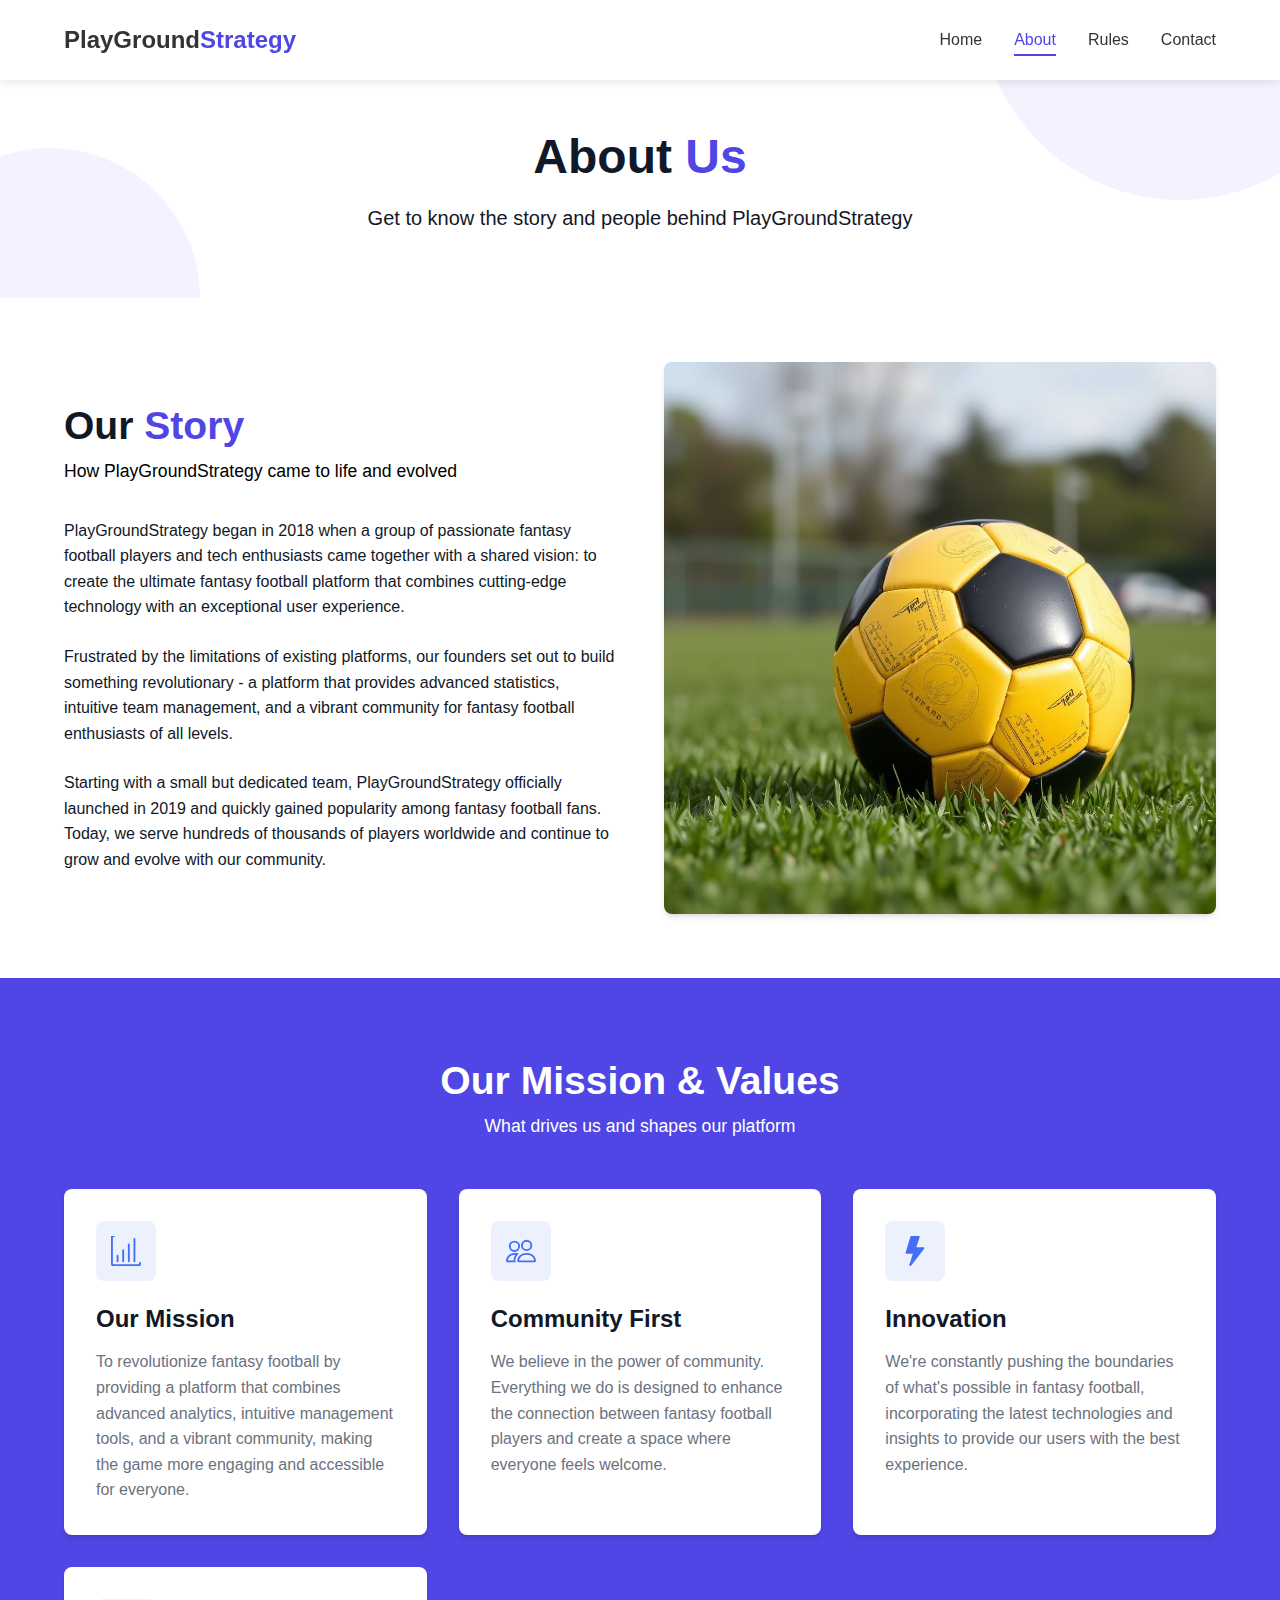
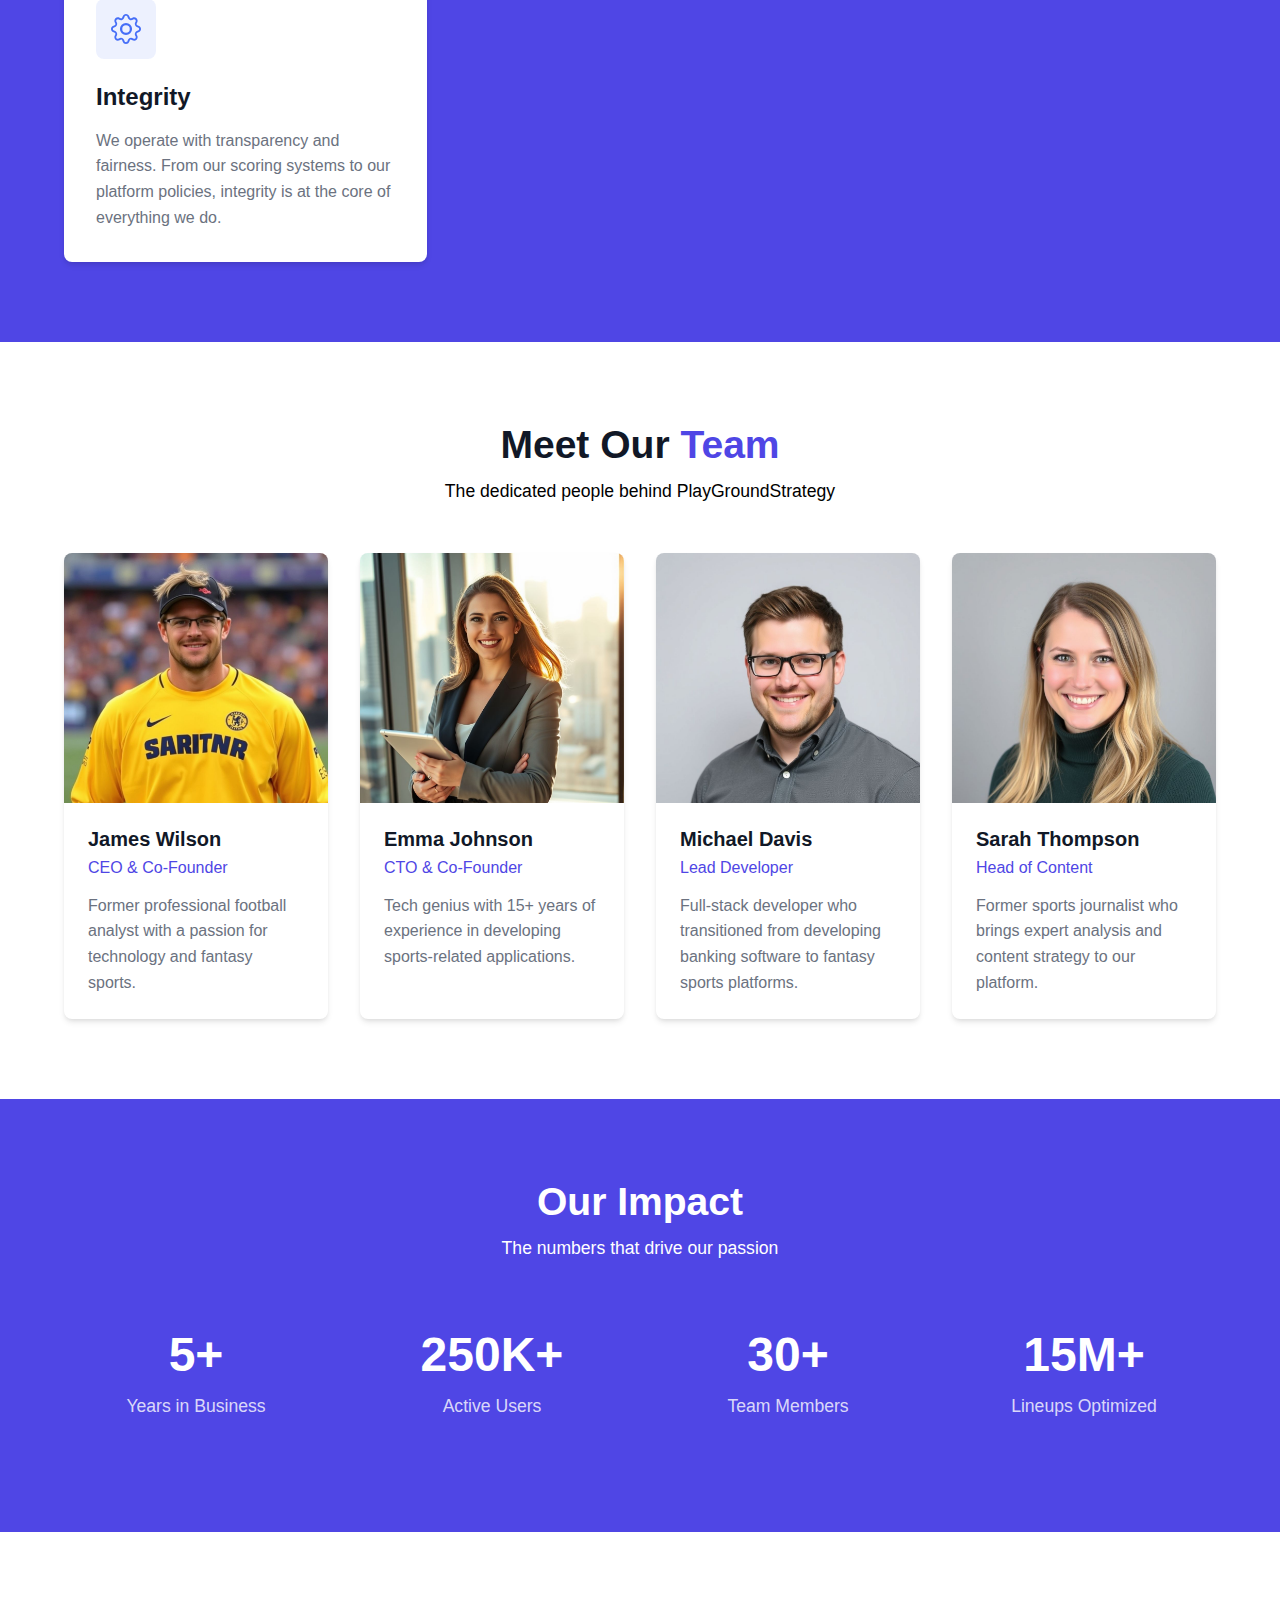
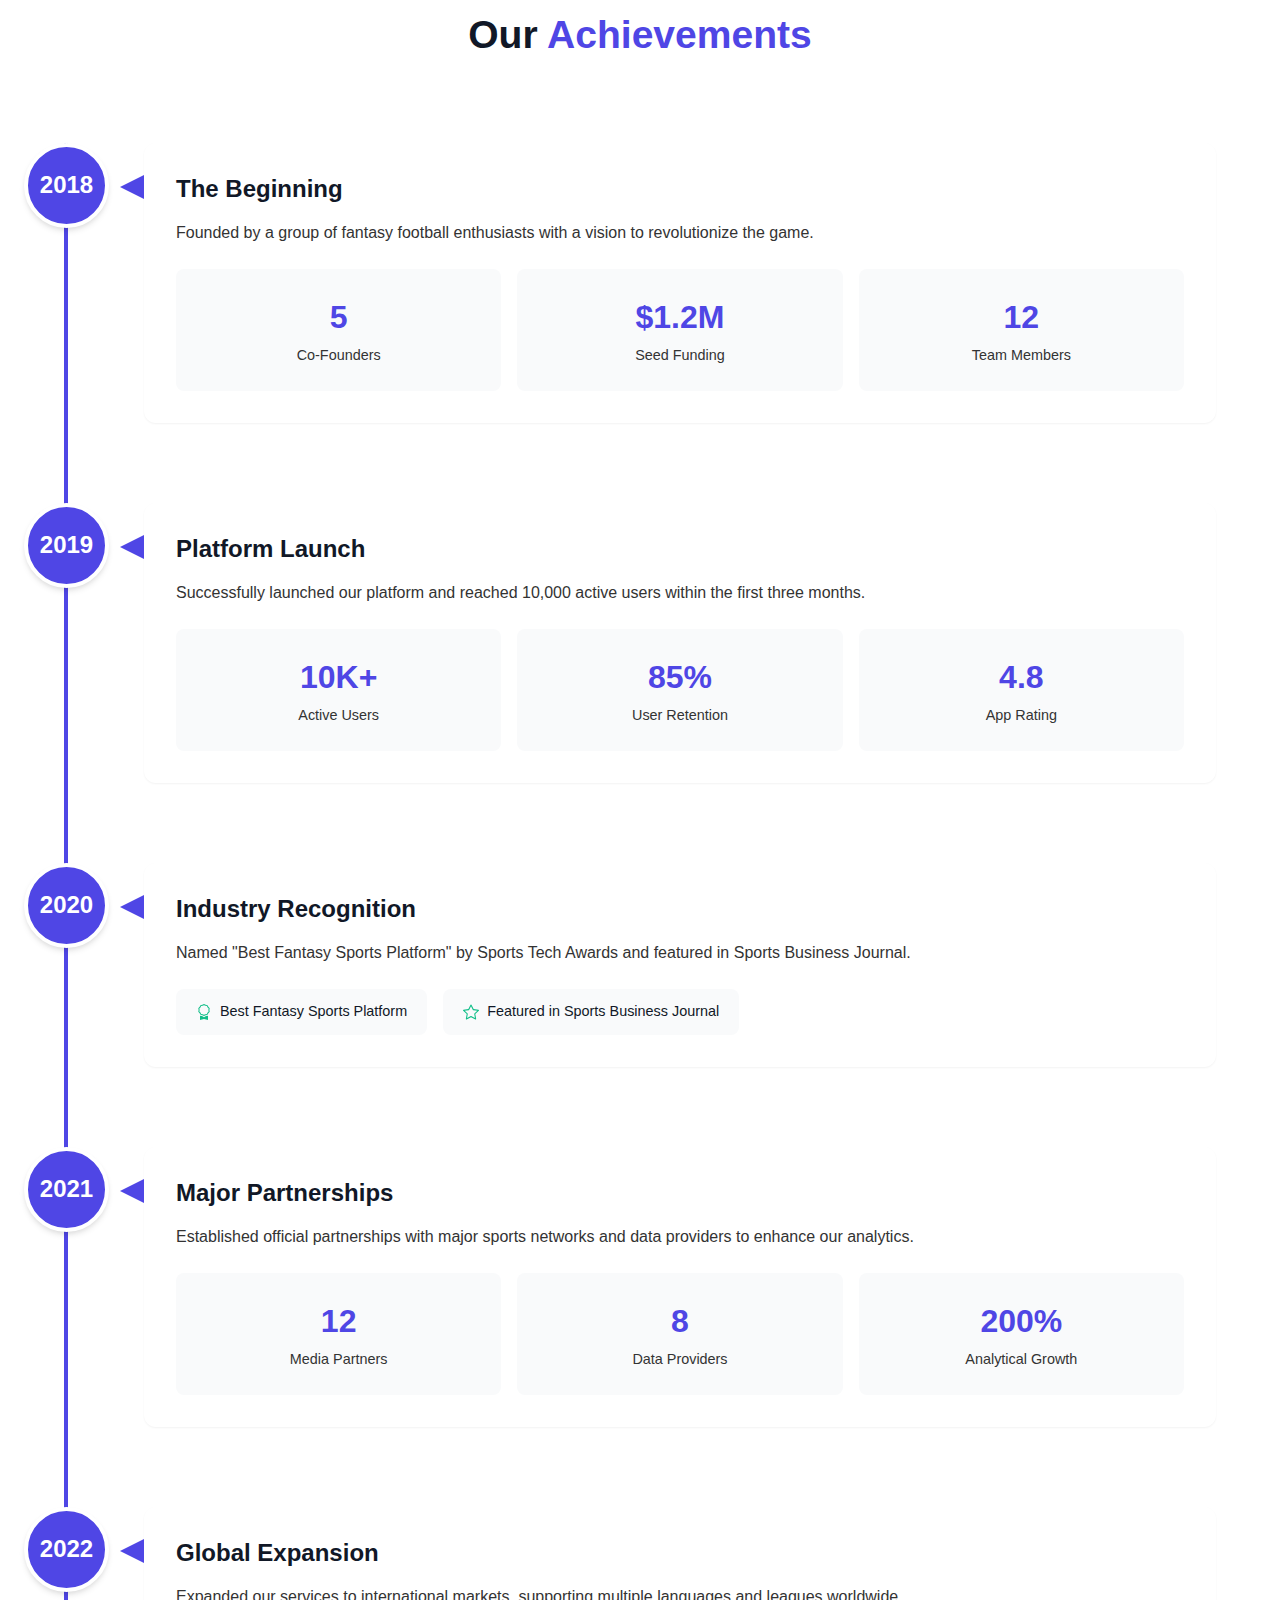
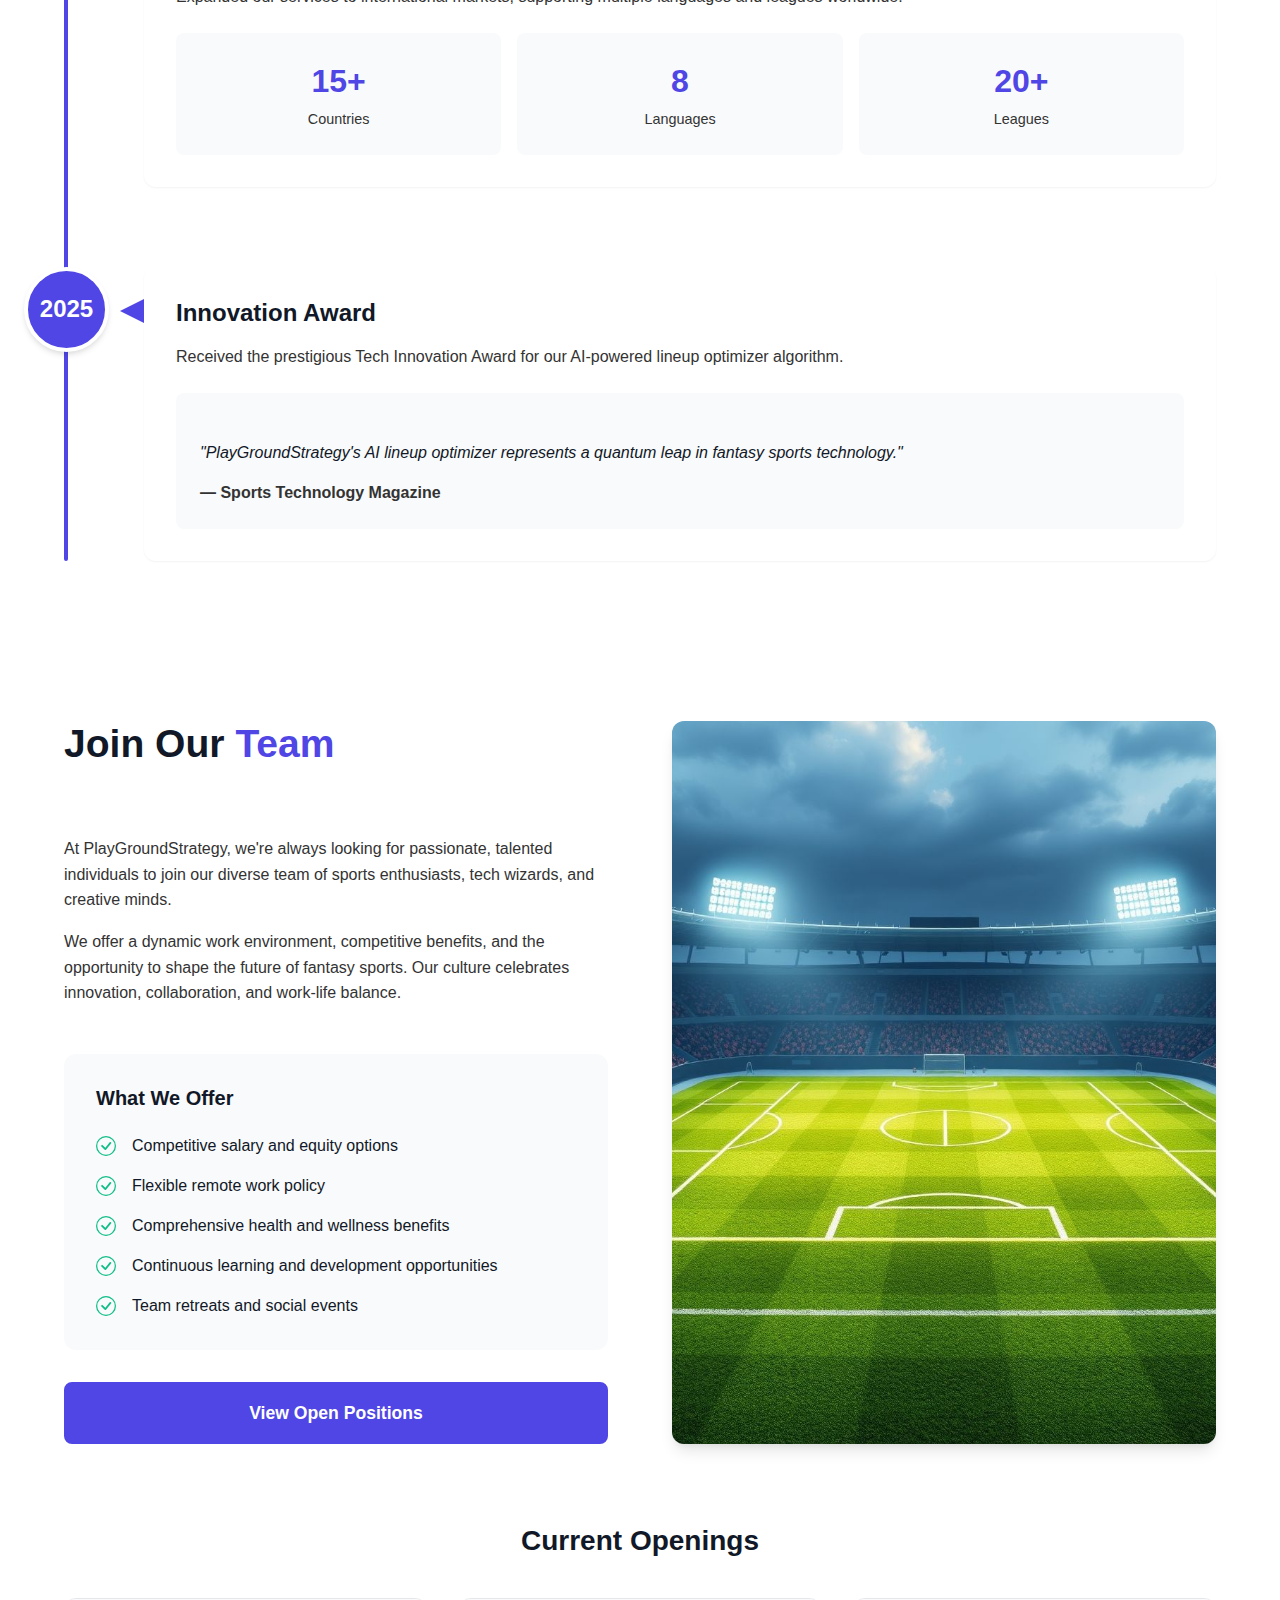
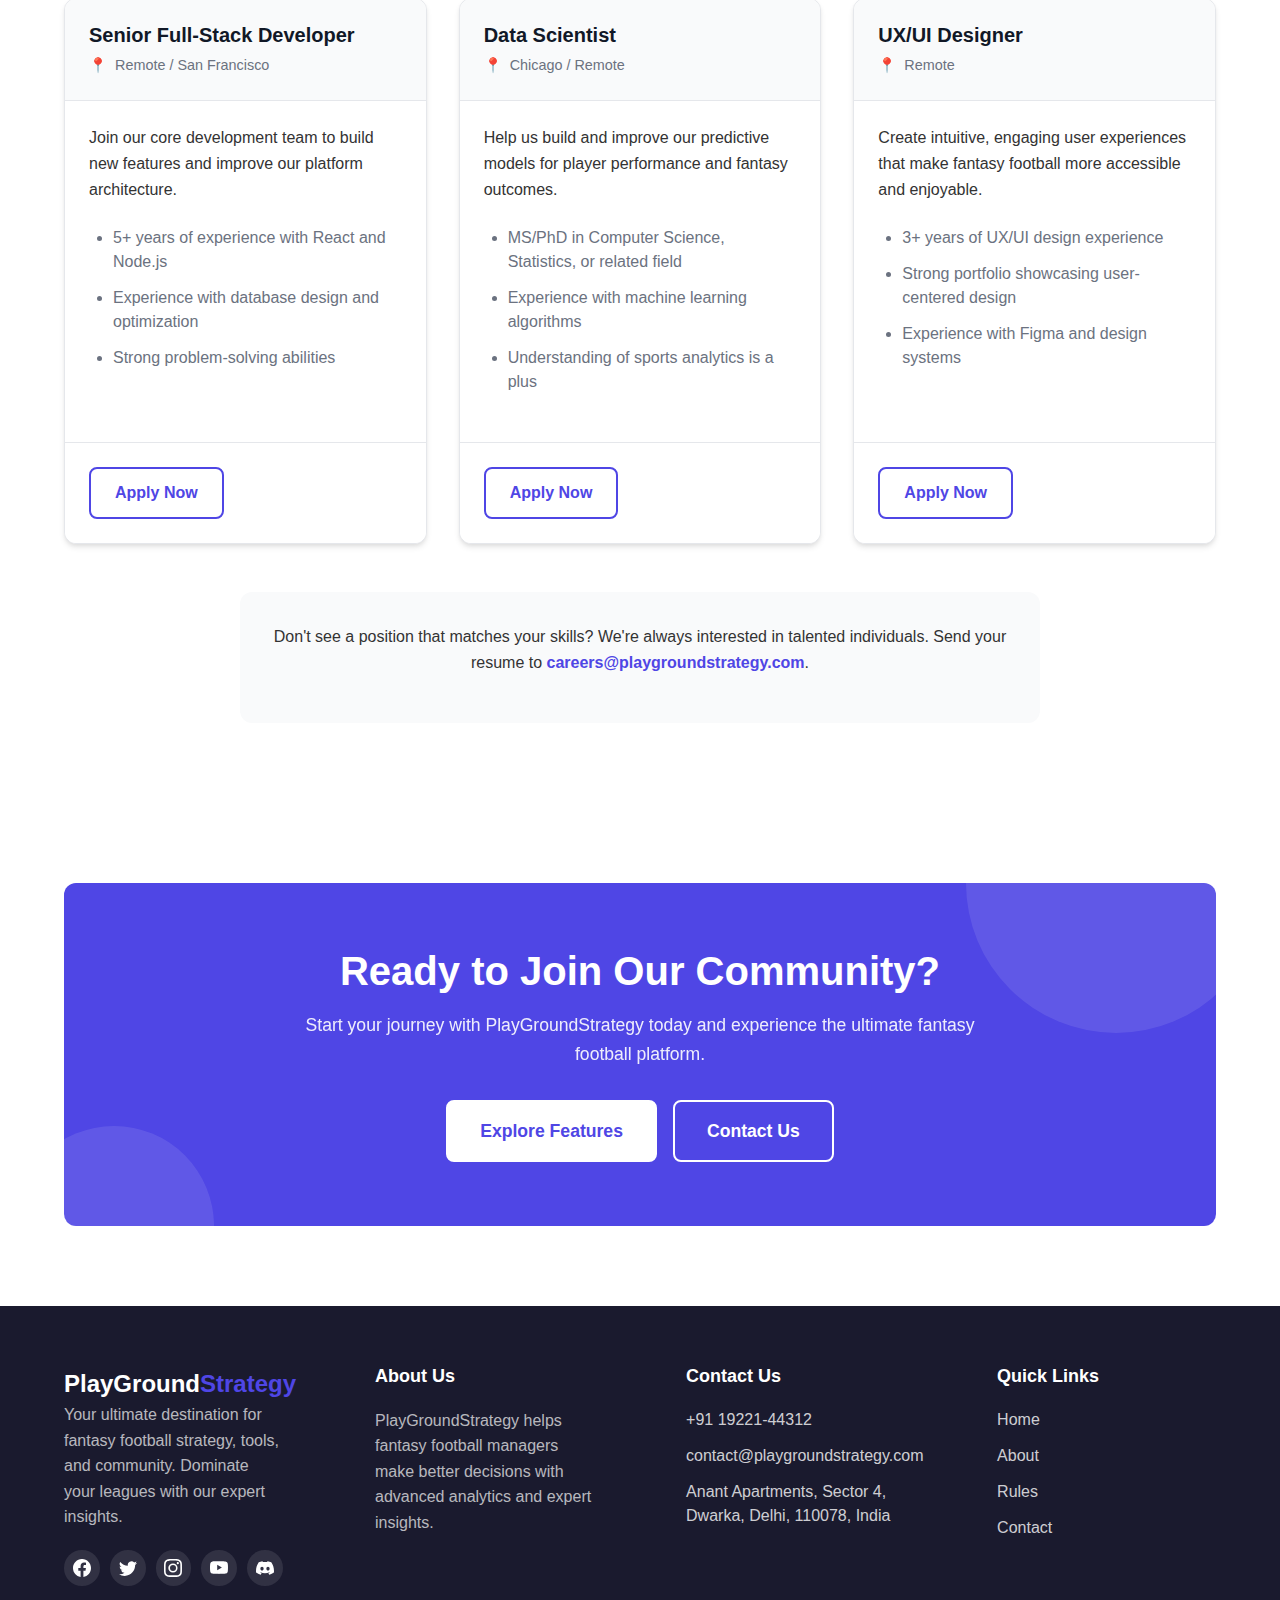
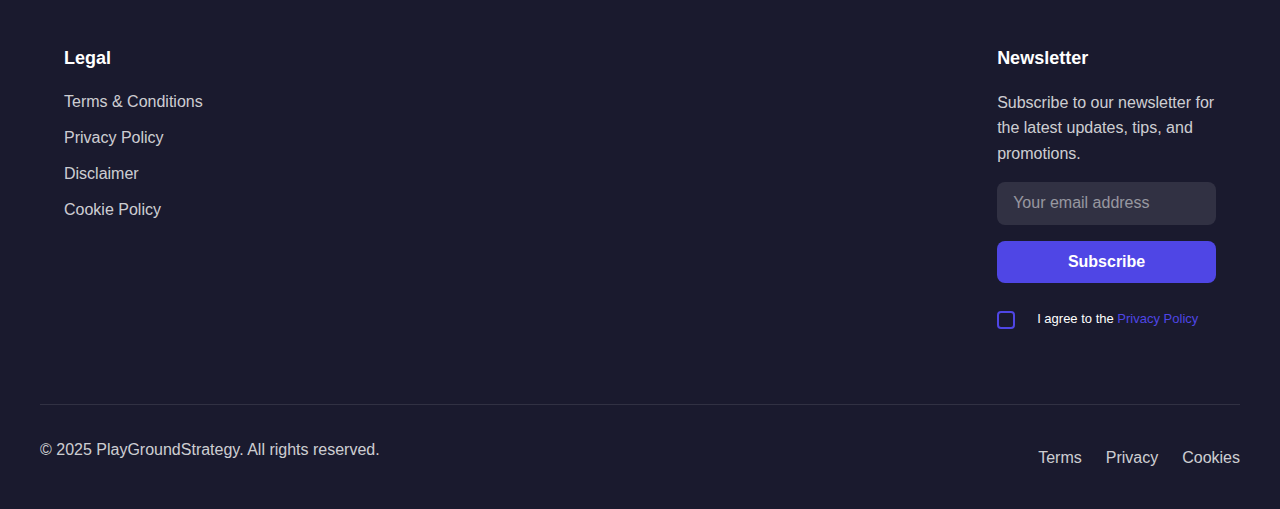
==== about.html @ 91239f59 "initial commit" ====
<!DOCTYPE html>
<html lang="en">
<head>
    <meta charset="UTF-8">
    <meta name="viewport" content="width=device-width, initial-scale=1.0">
    <title>About Us - PlayGroundStrategy</title>
    <meta name="description" content="Learn about PlayGroundStrategy, our mission to revolutionize fantasy football, and the dedicated team behind the platform.">
    
    <!-- Favicon -->
    <link rel="shortcut icon" href="images/favicon.ico" type="image/x-icon">
    
    <!-- CSS -->
    <link rel="stylesheet" href="css/reset.css">
    <link rel="stylesheet" href="css/fonts.css">
    <link rel="stylesheet" href="css/style.css">
</head>
<body>
    <!-- Header Section -->
    <header class="header">
        <div class="container">
            <div class="header__inner">
                <a href="index.html" class="logo">
                    <span class="logo__text">PlayGround<span class="logo__highlight">Strategy</span></span>
                </a>
                <nav class="nav">
                    <ul class="nav__list">
                        <li><a href="index.html" class="nav__link">Home</a></li>
                        <li><a href="about.html" class="nav__link active">About</a></li>
                        <li><a href="rules.html" class="nav__link">Rules</a></li>
                        <li><a href="contact.html" class="nav__link">Contact</a></li>
                    </ul>
                </nav>
                
                <button class="menu-toggle">
                    <span class="menu-toggle__bar"></span>
                    <span class="menu-toggle__bar"></span>
                    <span class="menu-toggle__bar"></span>
                </button>
            </div>
        </div>
    </header>
<main>
    <!-- Page Banner -->
    <section class="page-banner">
        <div class="container">
            <div class="page-banner__content">
                <h1 class="page-banner__title">About <span class="highlight">Us</span></h1>
                <p class="page-banner__subtitle">Get to know the story and people behind PlayGroundStrategy</p>
            </div>
        </div>
        <div class="page-banner__background">
            <div class="page-banner__shape page-banner__shape--1"></div>
            <div class="page-banner__shape page-banner__shape--2"></div>
        </div>
    </section>

    <!-- Our Story Section -->
    <section class="our-story">
        <div class="container">
            <div class="our-story__inner">
                <div class="our-story__content">
                    <div class="section-header section-header--left">
                        <h2 class="section-title">Our <span class="highlight">Story</span></h2>
                        <p class="section-subtitle">How PlayGroundStrategy came to life and evolved</p>
                    </div>
                    <div class="our-story__text">
                        <p>PlayGroundStrategy began in 2018 when a group of passionate fantasy football players and tech enthusiasts came together with a shared vision: to create the ultimate fantasy football platform that combines cutting-edge technology with an exceptional user experience.</p>
                        <p>Frustrated by the limitations of existing platforms, our founders set out to build something revolutionary - a platform that provides advanced statistics, intuitive team management, and a vibrant community for fantasy football enthusiasts of all levels.</p>
                        <p>Starting with a small but dedicated team, PlayGroundStrategy officially launched in 2019 and quickly gained popularity among fantasy football fans. Today, we serve hundreds of thousands of players worldwide and continue to grow and evolve with our community.</p>
                    </div>
                </div>
                <div class="our-story__image">
                    <img src="images/our-story.jpg" alt="PlayGroundStrategy team">
                </div>
            </div>
        </div>
    </section>

    <!-- Mission & Values Section -->
    <section class="mission-values">
        <div class="container">
            <div class="section-header">
                <h2 class="section-title">Our Mission & Values</h2>
                <p class="section-subtitle">What drives us and shapes our platform</p>
            </div>
            
            <div class="mission-values__grid">
                <div class="mission-values__item">
                    <div class="mission-values__icon">
                        <img src="images/icons/chart-bar.svg" alt="Mission" class="icon">
                    </div>
                    <h3 class="mission-values__title">Our Mission</h3>
                    <p class="mission-values__text">To revolutionize fantasy football by providing a platform that combines advanced analytics, intuitive management tools, and a vibrant community, making the game more engaging and accessible for everyone.</p>
                </div>
                
                <div class="mission-values__item">
                    <div class="mission-values__icon">
                        <img src="images/icons/users.svg" alt="Community" class="icon">
                    </div>
                    <h3 class="mission-values__title">Community First</h3>
                    <p class="mission-values__text">We believe in the power of community. Everything we do is designed to enhance the connection between fantasy football players and create a space where everyone feels welcome.</p>
                </div>
                
                <div class="mission-values__item">
                    <div class="mission-values__icon">
                        <img src="images/icons/lightning.svg" alt="Innovation" class="icon">
                    </div>
                    <h3 class="mission-values__title">Innovation</h3>
                    <p class="mission-values__text">We're constantly pushing the boundaries of what's possible in fantasy football, incorporating the latest technologies and insights to provide our users with the best experience.</p>
                </div>
                
                <div class="mission-values__item">
                    <div class="mission-values__icon">
                        <img src="images/icons/gear.svg" alt="Integrity" class="icon">
                    </div>
                    <h3 class="mission-values__title">Integrity</h3>
                    <p class="mission-values__text">We operate with transparency and fairness. From our scoring systems to our platform policies, integrity is at the core of everything we do.</p>
                </div>
            </div>
        </div>
    </section>

    <!-- Team Section -->
    <section class="team">
        <div class="container">
            <div class="section-header">
                <h2 class="section-title">Meet Our <span class="highlight">Team</span></h2>
                <p class="section-subtitle">The dedicated people behind PlayGroundStrategy</p>
            </div>
            
            <div class="team__grid">
                <div class="team-member">
                    <div class="team-member__image">
                        <img src="images/team-1.jpg" alt="James Wilson">
                    </div>
                    <h3 class="team-member__name">James Wilson</h3>
                    <p class="team-member__position">CEO & Co-Founder</p>
                    <p class="team-member__bio">Former professional football analyst with a passion for technology and fantasy sports.</p>
                </div>
                
                <div class="team-member">
                    <div class="team-member__image">
                        <img src="images/team-2.jpg" alt="Emma Johnson">
                    </div>
                    <h3 class="team-member__name">Emma Johnson</h3>
                    <p class="team-member__position">CTO & Co-Founder</p>
                    <p class="team-member__bio">Tech genius with 15+ years of experience in developing sports-related applications.</p>
                </div>
                
                <div class="team-member">
                    <div class="team-member__image">
                        <img src="images/team-3.jpg" alt="Michael Davis">
                    </div>
                    <h3 class="team-member__name">Michael Davis</h3>
                    <p class="team-member__position">Lead Developer</p>
                    <p class="team-member__bio">Full-stack developer who transitioned from developing banking software to fantasy sports platforms.</p>
                </div>
                
                <div class="team-member">
                    <div class="team-member__image">
                        <img src="images/team-4.jpg" alt="Sarah Thompson">
                    </div>
                    <h3 class="team-member__name">Sarah Thompson</h3>
                    <p class="team-member__position">Head of Content</p>
                    <p class="team-member__bio">Former sports journalist who brings expert analysis and content strategy to our platform.</p>
                </div>
            </div>
        </div>
    </section>

    <!-- Stats Section -->
    <section class="stats about-stats">
        <div class="container">
            <div class="section-header">
                <h2 class="section-title">Our Impact</h2>
                <p class="section-subtitle">The numbers that drive our passion</p>
            </div>
            
            <div class="stats__grid">
                <div class="stat-card">
                    <h3 class="stat-card__number">5+</h3>
                    <p class="stat-card__text">Years in Business</p>
                </div>
                <div class="stat-card">
                    <h3 class="stat-card__number">250K+</h3>
                    <p class="stat-card__text">Active Users</p>
                </div>
                <div class="stat-card">
                    <h3 class="stat-card__number">30+</h3>
                    <p class="stat-card__text">Team Members</p>
                </div>
                <div class="stat-card">
                    <h3 class="stat-card__number">15M+</h3>
                    <p class="stat-card__text">Lineups Optimized</p>
                </div>
            </div>
        </div>
    </section>

    <!-- Our Achievements Section -->
    <section class="achievements">
        <div class="container">
            <div class="section-header">
                <h2 class="section-title">Our <span class="highlight">Achievements</span></h2>
                <p class="section-subtitle">Milestones that mark our journey of excellence</p>
            </div>
            
            <div class="achievements__timeline">
                <div class="achievements__item">
                    <div class="achievements__year">
                        <span>2018</span>
                    </div>
                    <div class="achievements__content">
                        <h3 class="achievements__title">The Beginning</h3>
                        <p class="achievements__description">Founded by a group of fantasy football enthusiasts with a vision to revolutionize the game.</p>
                        <div class="achievements__stats">
                            <div class="achievements__stat">
                                <span class="achievements__stat-number">5</span>
                                <span class="achievements__stat-label">Co-Founders</span>
                            </div>
                            <div class="achievements__stat">
                                <span class="achievements__stat-number">$1.2M</span>
                                <span class="achievements__stat-label">Seed Funding</span>
                            </div>
                            <div class="achievements__stat">
                                <span class="achievements__stat-number">12</span>
                                <span class="achievements__stat-label">Team Members</span>
                            </div>
                        </div>
                    </div>
                </div>
                
                <div class="achievements__item">
                    <div class="achievements__year">
                        <span>2019</span>
                    </div>
                    <div class="achievements__content">
                        <h3 class="achievements__title">Platform Launch</h3>
                        <p class="achievements__description">Successfully launched our platform and reached 10,000 active users within the first three months.</p>
                        <div class="achievements__stats">
                            <div class="achievements__stat">
                                <span class="achievements__stat-number">10K+</span>
                                <span class="achievements__stat-label">Active Users</span>
                            </div>
                            <div class="achievements__stat">
                                <span class="achievements__stat-number">85%</span>
                                <span class="achievements__stat-label">User Retention</span>
                            </div>
                            <div class="achievements__stat">
                                <span class="achievements__stat-number">4.8</span>
                                <span class="achievements__stat-label">App Rating</span>
                            </div>
                        </div>
                    </div>
                </div>
                
                <div class="achievements__item">
                    <div class="achievements__year">
                        <span>2020</span>
                    </div>
                    <div class="achievements__content">
                        <h3 class="achievements__title">Industry Recognition</h3>
                        <p class="achievements__description">Named "Best Fantasy Sports Platform" by Sports Tech Awards and featured in Sports Business Journal.</p>
                        <div class="achievements__badge-container">
                            <div class="achievements__badge">
                                <img src="images/icons/award.svg" alt="Award" class="icon">
                                <span>Best Fantasy Sports Platform</span>
                            </div>
                            <div class="achievements__badge">
                                <img src="images/icons/star.svg" alt="Featured" class="icon">
                                <span>Featured in Sports Business Journal</span>
                            </div>
                        </div>
                    </div>
                </div>
                
                <div class="achievements__item">
                    <div class="achievements__year">
                        <span>2021</span>
                    </div>
                    <div class="achievements__content">
                        <h3 class="achievements__title">Major Partnerships</h3>
                        <p class="achievements__description">Established official partnerships with major sports networks and data providers to enhance our analytics.</p>
                        <div class="achievements__stats">
                            <div class="achievements__stat">
                                <span class="achievements__stat-number">12</span>
                                <span class="achievements__stat-label">Media Partners</span>
                            </div>
                            <div class="achievements__stat">
                                <span class="achievements__stat-number">8</span>
                                <span class="achievements__stat-label">Data Providers</span>
                            </div>
                            <div class="achievements__stat">
                                <span class="achievements__stat-number">200%</span>
                                <span class="achievements__stat-label">Analytical Growth</span>
                            </div>
                        </div>
                    </div>
                </div>
                
                <div class="achievements__item">
                    <div class="achievements__year">
                        <span>2022</span>
                    </div>
                    <div class="achievements__content">
                        <h3 class="achievements__title">Global Expansion</h3>
                        <p class="achievements__description">Expanded our services to international markets, supporting multiple languages and leagues worldwide.</p>
                        <div class="achievements__stats">
                            <div class="achievements__stat">
                                <span class="achievements__stat-number">15+</span>
                                <span class="achievements__stat-label">Countries</span>
                            </div>
                            <div class="achievements__stat">
                                <span class="achievements__stat-number">8</span>
                                <span class="achievements__stat-label">Languages</span>
                            </div>
                            <div class="achievements__stat">
                                <span class="achievements__stat-number">20+</span>
                                <span class="achievements__stat-label">Leagues</span>
                            </div>
                        </div>
                    </div>
                </div>
                
                <div class="achievements__item">
                    <div class="achievements__year">
                        <span>2025</span>
                    </div>
                    <div class="achievements__content">
                        <h3 class="achievements__title">Innovation Award</h3>
                        <p class="achievements__description">Received the prestigious Tech Innovation Award for our AI-powered lineup optimizer algorithm.</p>
                        <div class="achievements__quote">
                            <blockquote>"PlayGroundStrategy's AI lineup optimizer represents a quantum leap in fantasy sports technology."</blockquote>
                            <cite>— Sports Technology Magazine</cite>
                        </div>
                    </div>
                </div>
            </div>
        </div>
    </section>
    
    <!-- Join Our Team Section -->
    <section class="join-team">
        <div class="container">
            <div class="join-team__inner">
                <div class="join-team__content">
                    <div class="section-header section-header--left">
                        <h2 class="section-title">Join Our <span class="highlight">Team</span></h2>
                        <p class="section-subtitle">Be part of something revolutionary</p>
                    </div>
                    <div class="join-team__text">
                        <p>At PlayGroundStrategy, we're always looking for passionate, talented individuals to join our diverse team of sports enthusiasts, tech wizards, and creative minds.</p>
                        <p>We offer a dynamic work environment, competitive benefits, and the opportunity to shape the future of fantasy sports. Our culture celebrates innovation, collaboration, and work-life balance.</p>
                    </div>
                    <div class="join-team__benefits">
                        <h3 class="join-team__benefits-title">What We Offer</h3>
                        <ul class="join-team__benefits-list">
                            <li>
                                <img src="images/icons/check-circle.svg" alt="Check" class="icon">
                                <span>Competitive salary and equity options</span>
                            </li>
                            <li>
                                <img src="images/icons/check-circle.svg" alt="Check" class="icon">
                                <span>Flexible remote work policy</span>
                            </li>
                            <li>
                                <img src="images/icons/check-circle.svg" alt="Check" class="icon">
                                <span>Comprehensive health and wellness benefits</span>
                            </li>
                            <li>
                                <img src="images/icons/check-circle.svg" alt="Check" class="icon">
                                <span>Continuous learning and development opportunities</span>
                            </li>
                            <li>
                                <img src="images/icons/check-circle.svg" alt="Check" class="icon">
                                <span>Team retreats and social events</span>
                            </li>
                        </ul>
                    </div>
                    <a href="#open-positions" class="btn btn--primary btn--large">View Open Positions</a>
                </div>
                <div class="join-team__image">
                    <img src="images/join-team.jpg" alt="Join the PlayGroundStrategy team">
                </div>
            </div>
            
            <div id="open-positions" class="open-positions">
                <h3 class="open-positions__title">Current Openings</h3>
                <div class="open-positions__grid">
                    <div class="position-card">
                        <div class="position-card__header">
                            <h4 class="position-card__title">Senior Full-Stack Developer</h4>
                            <span class="position-card__location">Remote / San Francisco</span>
                        </div>
                        <div class="position-card__body">
                            <p class="position-card__description">Join our core development team to build new features and improve our platform architecture.</p>
                            <ul class="position-card__requirements">
                                <li>5+ years of experience with React and Node.js</li>
                                <li>Experience with database design and optimization</li>
                                <li>Strong problem-solving abilities</li>
                            </ul>
                        </div>
                        <div class="position-card__footer">
                            <a href="contact.html" class="btn btn--outline">Apply Now</a>
                        </div>
                    </div>
                    
                    <div class="position-card">
                        <div class="position-card__header">
                            <h4 class="position-card__title">Data Scientist</h4>
                            <span class="position-card__location">Chicago / Remote</span>
                        </div>
                        <div class="position-card__body">
                            <p class="position-card__description">Help us build and improve our predictive models for player performance and fantasy outcomes.</p>
                            <ul class="position-card__requirements">
                                <li>MS/PhD in Computer Science, Statistics, or related field</li>
                                <li>Experience with machine learning algorithms</li>
                                <li>Understanding of sports analytics is a plus</li>
                            </ul>
                        </div>
                        <div class="position-card__footer">
                            <a href="contact.html" class="btn btn--outline">Apply Now</a>
                        </div>
                    </div>
                    
                    <div class="position-card">
                        <div class="position-card__header">
                            <h4 class="position-card__title">UX/UI Designer</h4>
                            <span class="position-card__location">Remote</span>
                        </div>
                        <div class="position-card__body">
                            <p class="position-card__description">Create intuitive, engaging user experiences that make fantasy football more accessible and enjoyable.</p>
                            <ul class="position-card__requirements">
                                <li>3+ years of UX/UI design experience</li>
                                <li>Strong portfolio showcasing user-centered design</li>
                                <li>Experience with Figma and design systems</li>
                            </ul>
                        </div>
                        <div class="position-card__footer">
                            <a href="contact.html" class="btn btn--outline">Apply Now</a>
                        </div>
                    </div>
                </div>
                <div class="open-positions__note">
                    <p>Don't see a position that matches your skills? We're always interested in talented individuals. Send your resume to <a href="mailto:careers@playgroundstrategy.com">careers@playgroundstrategy.com</a>.</p>
                </div>
            </div>
        </div>
    </section>

    <!-- CTA Section -->
    <section class="cta">
        <div class="container">
            <div class="cta__inner">
                <div class="cta__content">
                    <h2 class="cta__title">Ready to Join Our Community?</h2>
                    <p class="cta__text">Start your journey with PlayGroundStrategy today and experience the ultimate fantasy football platform.</p>
                    <div class="cta__buttons">
                        <a href="index.html#features" class="btn btn--light btn--large">Explore Features</a>
                        <a href="contact.html" class="btn btn--outline-light btn--large">Contact Us</a>
                    </div>
                </div>
                <div class="cta__background">
                    <div class="cta__shape cta__shape--1"></div>
                    <div class="cta__shape cta__shape--2"></div>
                </div>
            </div>
        </div>
    </section>
</main>
    <!-- Footer -->
    <footer class="footer">
        <div class="footer__container container">
            <div class="footer__column">
                <a href="index.html" class="logo logo--footer">
                    <span class="logo__text__white">PlayGround<span class="logo__highlight">Strategy</span></span>
                </a>
                <p class="footer__description">Your ultimate destination for fantasy football strategy, tools, and community. Dominate your leagues with our expert insights.</p>
                <div class="social-icons">
                    <a href="contact.html" class="social-icon">
                        <img src="images/icons/facebook.svg" alt="Facebook" class="icon">
                    </a>
                    <a href="contact.html" class="social-icon">
                        <img src="images/icons/twitter.svg" alt="Twitter" class="icon">
                    </a>
                    <a href="contact.html" class="social-icon">
                        <img src="images/icons/instagram.svg" alt="Instagram" class="icon">
                    </a>
                    <a href="contact.html" class="social-icon">
                        <img src="images/icons/youtube.svg" alt="YouTube" class="icon">
                    </a>
                    <a href="contact.html" class="social-icon">
                        <img src="images/icons/discord.svg" alt="Discord" class="icon">
                    </a>
                </div>
            </div>
            
            <div class="footer__column">
                <h3 class="footer__title">About Us</h3>
                <p class="footer__description">PlayGroundStrategy helps fantasy football managers make better decisions with advanced analytics and expert insights.</p>
            </div>
            
            <div class="footer__column">
                <h3 class="footer__title">Contact Us</h3>
                <ul class="footer__links">
                    <li>
                        <a href="tel:+911922144312">+91 19221-44312</a>
                    </li>
                    <li>
                        <a href="mailto:contact@playgroundstrategy.com">contact@playgroundstrategy.com</a>
                    </li>
                    <li><a href="https://maps.app.goo.gl/kwCK5Bu4vTT3rkNy8" target="_blank">Anant Apartments, Sector 4, Dwarka, Delhi, 110078, India</a></li>
                </ul>
            </div>
            
            <div class="footer__column">
                <h3 class="footer__title">Quick Links</h3>
                <ul class="footer__links">
                    <li><a href="index.html">Home</a></li>
                    <li><a href="about.html">About</a></li>
                    <li><a href="rules.html">Rules</a></li>
                    <li><a href="contact.html">Contact</a></li>
                </ul>
            </div>
            
            <div class="footer__column">
                <h3 class="footer__title">Legal</h3>
                <ul class="footer__links">
                    <li><a href="terms-conditions.html">Terms & Conditions</a></li>
                    <li><a href="privacy-policy.html">Privacy Policy</a></li>
                    <li><a href="disclaimer.html">Disclaimer</a></li>
                    <li><a href="cookies.html">Cookie Policy</a></li>
                </ul>
            </div>
            
            <div class="footer__column">
                <h3 class="footer__title">Newsletter</h3>
                <p class="footer__text">Subscribe to our newsletter for the latest updates, tips, and promotions.</p>
                <form class="footer__form">
                    <input type="email" class="footer__input" placeholder="Your email address" required>
                    <button type="submit" class="footer__button">Subscribe</button>
                    <div class="form-group form-group--checkbox" style="margin-top: 10px;">
                        <input type="checkbox" id="privacy-footer" name="privacy-footer" class="form-checkbox" required>
                        <label for="privacy-footer" class="form-checkbox-label">I agree to the <a href="privacy-policy.html">Privacy Policy</a></label>
                    </div>
                </form>
            </div>
        </div>
        
        <div class="footer__bottom">
            <p class="footer__copyright">&copy; 2025 PlayGroundStrategy. All rights reserved.</p>
            <div class="footer__bottom-links">
                <a href="terms-conditions.html">Terms</a>
                <a href="privacy-policy.html">Privacy</a>
                <a href="cookies.html">Cookies</a>
            </div>
        </div>
    </footer>

    <!-- Back to Top Button -->
    <button class="back-to-top">
        <img src="images/icons/arrow-up.svg" alt="Back to top" class="icon">
    </button>

    <!-- Scripts -->
    <script src="js/main.js"></script>
</body>
</html>
---- css/fonts.css ----
/* Poppins Font */
@font-face {
    font-family: 'Poppins';
    src: url('../fonts/Poppins-Thin.ttf') format('truetype');
    font-weight: 100;
    font-style: normal;
    font-display: swap;
}

@font-face {
    font-family: 'Poppins';
    src: url('../fonts/Poppins-ThinItalic.ttf') format('truetype');
    font-weight: 100;
    font-style: italic;
    font-display: swap;
}

@font-face {
    font-family: 'Poppins';
    src: url('../fonts/Poppins-ExtraLight.ttf') format('truetype');
    font-weight: 200;
    font-style: normal;
    font-display: swap;
}

@font-face {
    font-family: 'Poppins';
    src: url('../fonts/Poppins-ExtraLightItalic.ttf') format('truetype');
    font-weight: 200;
    font-style: italic;
    font-display: swap;
}

@font-face {
    font-family: 'Poppins';
    src: url('../fonts/Poppins-Light.ttf') format('truetype');
    font-weight: 300;
    font-style: normal;
    font-display: swap;
}

@font-face {
    font-family: 'Poppins';
    src: url('../fonts/Poppins-LightItalic.ttf') format('truetype');
    font-weight: 300;
    font-style: italic;
    font-display: swap;
}

@font-face {
    font-family: 'Poppins';
    src: url('../fonts/Poppins-Regular.ttf') format('truetype');
    font-weight: 400;
    font-style: normal;
    font-display: swap;
}

@font-face {
    font-family: 'Poppins';
    src: url('../fonts/Poppins-Italic.ttf') format('truetype');
    font-weight: 400;
    font-style: italic;
    font-display: swap;
}

@font-face {
    font-family: 'Poppins';
    src: url('../fonts/Poppins-Medium.ttf') format('truetype');
    font-weight: 500;
    font-style: normal;
    font-display: swap;
}

@font-face {
    font-family: 'Poppins';
    src: url('../fonts/Poppins-MediumItalic.ttf') format('truetype');
    font-weight: 500;
    font-style: italic;
    font-display: swap;
}

@font-face {
    font-family: 'Poppins';
    src: url('../fonts/Poppins-SemiBold.ttf') format('truetype');
    font-weight: 600;
    font-style: normal;
    font-display: swap;
}

@font-face {
    font-family: 'Poppins';
    src: url('../fonts/Poppins-SemiBoldItalic.ttf') format('truetype');
    font-weight: 600;
    font-style: italic;
    font-display: swap;
}

@font-face {
    font-family: 'Poppins';
    src: url('../fonts/Poppins-Bold.ttf') format('truetype');
    font-weight: 700;
    font-style: normal;
    font-display: swap;
}

@font-face {
    font-family: 'Poppins';
    src: url('../fonts/Poppins-BoldItalic.ttf') format('truetype');
    font-weight: 700;
    font-style: italic;
    font-display: swap;
}

@font-face {
    font-family: 'Poppins';
    src: url('../fonts/Poppins-ExtraBold.ttf') format('truetype');
    font-weight: 800;
    font-style: normal;
    font-display: swap;
}

@font-face {
    font-family: 'Poppins';
    src: url('../fonts/Poppins-ExtraBoldItalic.ttf') format('truetype');
    font-weight: 800;
    font-style: italic;
    font-display: swap;
}

@font-face {
    font-family: 'Poppins';
    src: url('../fonts/Poppins-Black.ttf') format('truetype');
    font-weight: 900;
    font-style: normal;
    font-display: swap;
}

@font-face {
    font-family: 'Poppins';
    src: url('../fonts/Poppins-BlackItalic.ttf') format('truetype');
    font-weight: 900;
    font-style: italic;
    font-display: swap;
}
---- css/style.css ----
/* Main Styles for PlayGroundStrategy */

/* ==================
   Variables
   ================== */
:root {
    /* Color Variables */
    --color-primary: #4f46e5;
    --color-primary-rgb: 79, 70, 229;
    --color-primary-dark: #3730a3;
    --color-primary-light: #818cf8;
    --color-secondary: #10b981;
    --color-secondary-dark: #059669;
    --color-secondary-light: #34d399;
    
    --color-success: #10b981;
    --color-warning: #f59e0b;
    --color-error: #ef4444;
    --color-info: #3b82f6;
    
    --color-dark: #111827;
    --color-dark-light: #374151;
    --color-white: #ffffff;
    --color-light: #f9fafb;
    --color-light-dark: #f3f4f6;
    
    --color-bg: #ffffff;
    --color-bg-light: #f9fafb;
    --color-bg-dark: #f3f4f6;
    
    --color-text: #333333;
    --color-text-light: #6b7280;
    --color-text-lighter: #9ca3af;
    --color-text-dark: #111827;
    
    --color-border: #e5e7eb;
    --color-border-dark: #d1d5db;
    
    /* Typography */
    --font-primary: 'Inter', -apple-system, BlinkMacSystemFont, 'Segoe UI', Roboto, Oxygen, Ubuntu, Cantarell, 'Open Sans', 'Helvetica Neue', sans-serif;
    --font-secondary: 'Poppins', -apple-system, BlinkMacSystemFont, 'Segoe UI', Roboto, Oxygen, Ubuntu, Cantarell, 'Open Sans', 'Helvetica Neue', sans-serif;
    --font-size-base: 1rem;
    --font-size-sm: 0.875rem;
    --font-size-xs: 0.75rem;
    --font-size-lg: 1.125rem;
    --font-size-xl: 1.25rem;
    --font-size-2xl: 1.5rem;
    --font-size-3xl: 1.875rem;
    --font-size-4xl: 2.25rem;
    --font-size-5xl: 3rem;
    --font-weight-normal: 400;
    --font-weight-medium: 500;
    --font-weight-semibold: 600;
    --font-weight-bold: 700;
    --line-height-tight: 1.25;
    --line-height-normal: 1.5;
    --line-height-relaxed: 1.75;
    
    /* Spacing */
    --spacing-xs: 0.25rem;
    --spacing-sm: 0.5rem;
    --spacing-md: 1rem;
    --spacing-lg: 1.5rem;
    --spacing-xl: 2rem;
    --spacing-2xl: 3rem;
    --spacing-3xl: 4rem;
    
    /* Border Radius */
    --radius-sm: 0.25rem;
    --radius-md: 0.5rem;
    --radius-lg: 0.75rem;
    --radius-xl: 1rem;
    --radius-full: 9999px;
    
    /* Shadows */
    --shadow-sm: 0 1px 2px 0 rgba(0, 0, 0, 0.05);
    --shadow-md: 0 4px 6px -1px rgba(0, 0, 0, 0.1), 0 2px 4px -1px rgba(0, 0, 0, 0.06);
    --shadow-lg: 0 10px 15px -3px rgba(0, 0, 0, 0.1), 0 4px 6px -2px rgba(0, 0, 0, 0.05);
    --shadow-xl: 0 20px 25px -5px rgba(0, 0, 0, 0.1), 0 10px 10px -5px rgba(0, 0, 0, 0.04);
    
    /* Transitions */
    --transition-normal: all 0.3s ease;
    --transition-fast: all 0.15s ease;
    --transition-slow: all 0.5s ease;
    
    /* Container */
    --container-max-width: 1200px;
    --container-padding: 1.5rem;
}

/* ==================
   Base Styles
   ================== */
html {
    font-size: 16px;
    scroll-behavior: smooth;
}

body {
    font-family: var(--font-primary);
    color: var(--color-dark);
    background-color: var(--color-white);
    overflow-x: hidden;
}

h1, h2, h3, h4, h5, h6 {
    font-family: var(--font-primary);
    font-weight: 700;
    line-height: 1.2;
    margin-bottom: var(--spacing-md);
}

h1 {
    font-size: 3.052rem;
}

h2 {
    font-size: 2.441rem;
}

h3 {
    font-size: 1.953rem;
}

h4 {
    font-size: 1.563rem;
}

h5 {
    font-size: 1.25rem;
}

h6 {
    font-size: 1rem;
}

p {
    margin-bottom: var(--spacing-md);
    line-height: 1.6;
}

strong, b {
    font-weight: 700;
}

em, i {
    font-style: italic;
}

a {
    color: var(--color-primary);
    transition: var(--transition-default);
}

a:hover {
    color: var(--color-primary-dark);
}

/* Container */
.container {
    max-width: var(--container-max-width);
    margin: 0 auto;
    padding: 0 var(--container-padding);
}

/* ==================
   Utility Classes
   ================== */
.highlight {
    color: var(--color-primary);
}

.text-center {
    text-align: center;
}

.text-right {
    text-align: right;
}

.text-left {
    text-align: left;
}

.d-flex {
    display: flex;
}

.flex-center {
    display: flex;
    align-items: center;
    justify-content: center;
}

.align-center {
    align-items: center;
}

.justify-center {
    justify-content: center;
}

.justify-between {
    justify-content: space-between;
}

.flex-wrap {
    flex-wrap: wrap;
}

.mt-1 { margin-top: 1rem; }
.mt-2 { margin-top: 2rem; }
.mt-3 { margin-top: 3rem; }
.mt-4 { margin-top: 4rem; }
.mt-5 { margin-top: 5rem; }

.mb-1 { margin-bottom: 1rem; }
.mb-2 { margin-bottom: 2rem; }
.mb-3 { margin-bottom: 3rem; }
.mb-4 { margin-bottom: 4rem; }
.mb-5 { margin-bottom: 5rem; }

.no-scroll {
    overflow: hidden;
    height: 100%;
}

/* ==================
   Components
   ================== */

/* Buttons */
.btn {
    display: inline-block;
    padding: 0.75rem 1.5rem;
    border-radius: var(--radius-md);
    font-weight: 600;
    text-align: center;
    cursor: pointer;
    transition: var(--transition-default);
    font-family: var(--font-primary);
}

.btn--primary {
    background-color: var(--color-primary);
    color: var(--color-white);
    border: 2px solid var(--color-primary);
}

.btn--primary:hover {
    background-color: var(--color-primary-dark);
    border-color: var(--color-primary-dark);
    color: var(--color-white);
}

.btn--secondary {
    background-color: var(--color-secondary);
    color: var(--color-white);
    border: 2px solid var(--color-secondary);
}

.btn--secondary:hover {
    background-color: var(--color-secondary-dark);
    border-color: var(--color-secondary-dark);
    color: var(--color-white);
}

.btn--outline {
    background-color: transparent;
    color: var(--color-primary);
    border: 2px solid var(--color-primary);
}

.btn--outline:hover {
    background-color: var(--color-primary);
    color: var(--color-white);
}

.btn--light {
    background-color: var(--color-white);
    color: var(--color-primary);
    border: 2px solid var(--color-white);
}

.btn--light:hover {
    background-color: transparent;
    color: var(--color-white);
}

.btn--outline-light {
    background-color: transparent;
    color: var(--color-white);
    border: 2px solid var(--color-white);
}

.btn--outline-light:hover {
    background-color: var(--color-white);
    color: var(--color-primary);
}

.btn--login {
    background-color: transparent;
    color: var(--color-dark);
    border: none;
    padding: 0.75rem 1rem;
}

.btn--login:hover {
    color: var(--color-primary);
}

.btn--large {
    padding: 1rem 2rem;
    font-size: 1.1rem;
}

.btn--small {
    padding: 0.5rem 1rem;
    font-size: 0.875rem;
}

.btn--full {
    width: 100%;
}

/* Section Headers */
.section-header {
    text-align: center;
    margin-bottom: var(--spacing-xl);
}

.section-header--left {
    text-align: left;
}

.section-title {
    margin-bottom: var(--spacing-sm);
    font-weight: 800;
}

.section-subtitle {
    color: var(--color-white);
    max-width: 700px;
    margin: 0 auto;
    font-size: 1.1rem;
}

.section-header--left .section-subtitle {
    margin: 0;
}

/* ==================
   Layout Components
   ================== */

/* Header */
.header {
    position: fixed;
    top: 0;
    left: 0;
    width: 100%;
    z-index: 100;
    background-color: var(--color-white);
    box-shadow: 0 2px 10px rgba(0, 0, 0, 0.1);
    transition: all 0.3s ease;
}

.header__inner {
    display: flex;
    align-items: center;
    justify-content: space-between;
    padding: 1rem 0;
    height: 80px;
}

.logo {
    display: flex;
    align-items: center;
    text-decoration: none;
    margin-right: 2rem;
}

.logo__text {
    font-size: 1.5rem;
    font-weight: 700;
    color: var(--color-text);
}

.logo__text__white {
		font-size: 1.5rem;
		font-weight: 700;
		color: #fff;
}

.logo__highlight {
    color: var(--color-primary);
}

.nav {
    display: flex;
    margin-left: auto;
}

.nav__list {
    display: flex;
    list-style: none;
    margin: 0;
    padding: 0;
    gap: 2rem;
}

.nav__link {
    font-weight: 500;
    color: var(--color-text);
    text-decoration: none;
    transition: color 0.3s ease;
    position: relative;
    padding: 0.5rem 0;
}

.nav__link:hover,
.nav__link.active {
    color: var(--color-primary);
}

.nav__link::after {
    content: '';
    position: absolute;
    bottom: 0;
    left: 0;
    width: 0;
    height: 2px;
    background-color: var(--color-primary);
    transition: width 0.3s ease;
}

.nav__link:hover::after,
.nav__link.active::after {
    width: 100%;
}

.menu-toggle {
    display: none;
    flex-direction: column;
    justify-content: space-between;
    width: 30px;
    height: 21px;
    background: transparent;
    border: none;
    cursor: pointer;
    padding: 0;
    z-index: 10;
}

.menu-toggle__bar {
    width: 100%;
    height: 3px;
    background-color: var(--color-text);
    border-radius: 3px;
    transition: all 0.3s ease;
}

/* Hero Section */
.hero {
    position: relative;
    padding: 5rem 0;
		padding-top: 8rem;
    overflow: hidden;
}

.hero__inner {
    display: flex;
    align-items: center;
    justify-content: space-between;
    gap: 3rem;
}

.hero__content {
    flex: 1;
}

.hero__title {
    font-size: 3.5rem;
    margin-bottom: 1.5rem;
    font-weight: 800;
}

.hero__subtitle {
    font-size: 1.25rem;
    color: var(--color-gray);
    margin-bottom: 2rem;
    max-width: 600px;
}

.hero__buttons {
    display: flex;
    gap: 1rem;
}

.hero__image {
    flex: 1;
    position: relative;
}

.hero__background {
    position: absolute;
    top: 0;
    left: 0;
    width: 100%;
    height: 100%;
    z-index: -1;
}

.hero__shape {
    position: absolute;
    background-color: var(--color-primary-light);
    opacity: 0.1;
    border-radius: 50%;
}

.hero__shape--1 {
    width: 500px;
    height: 500px;
    top: -250px;
    right: -100px;
}

.hero__shape--2 {
    width: 300px;
    height: 300px;
    bottom: -100px;
    left: -150px;
}

/* Footer */
.footer {
    background-color: #1a1a2e;
    color: #fff;
    padding: 60px 0 30px;
}

.footer__container {
    display: flex;
    flex-wrap: wrap;
		gap: 2rem;
    justify-content: space-between;
    margin-bottom: 30px;
}

.footer__column {
    width: 19%;
    margin-bottom: 30px;
}

.footer__title {
    color: #fff;
    font-size: 18px;
    margin-bottom: 20px;
    font-weight: 600;
    position: relative;
}

.footer__description {
    margin-bottom: 20px;
    line-height: 1.6;
    color: rgba(255, 255, 255, 0.7);
}

.social-icons {
    display: flex;
    gap: 10px;
}

.social-icon {
    display: flex;
    align-items: center;
    justify-content: center;
    width: 36px;
    height: 36px;
    background-color: rgba(255, 255, 255, 0.1);
    border-radius: 50%;
    transition: all 0.3s;
}

.social-icon:hover {
    background-color: var(--color-primary);
}

.social-icon .icon {
    width: 18px;
    height: 18px;
    filter: brightness(0) invert(1);
}

@media screen and (max-width: 1024px) {
    .footer__column {
        width: 30%;
    }
}

@media screen and (max-width: 768px) {
    .footer__column {
        width: 48%;
    }
}

@media screen and (max-width: 576px) {
    .footer__column {
        width: 100%;
    }
}

.footer__links li {
    margin-bottom: 0.75rem;
}

.footer__links a {
    color: rgba(255, 255, 255, 0.8);
    transition: var(--transition-default);
    text-decoration: none;
}

.footer__links a:hover {
    color: var(--color-primary-light);
}

.footer__text {
    color: rgba(255, 255, 255, 0.8);
}

.footer__form {
    display: flex;
    flex-direction: column;
    gap: 1rem;
}

.footer__input {
    padding: 0.75rem 1rem;
    border-radius: var(--radius-md);
    background-color: rgba(255, 255, 255, 0.1);
    border: none;
    color: var(--color-white);
}

.footer__input::placeholder {
    color: rgba(255, 255, 255, 0.5);
}

.footer__button {
    padding: 0.75rem 1rem;
    background-color: var(--color-primary);
    color: var(--color-white);
    border-radius: var(--radius-md);
    font-weight: 600;
    transition: var(--transition-default);
    border: none;
    cursor: pointer;
}

.footer__button:hover {
    background-color: var(--color-primary-dark);
}

.footer__bottom {
    padding-top: 2rem;
		width: 100%;
		margin: 0 auto;
		max-width: 1200px;
    border-top: 1px solid rgba(255, 255, 255, 0.1);
    display: flex;
    justify-content: space-between;
    align-items: center;
    flex-wrap: wrap;
    gap: 1rem;
}

.footer__copyright {
    color: rgba(255, 255, 255, 0.8);
}

.footer__bottom-links {
    display: flex;
    gap: 1.5rem;
}

.footer__bottom-links a {
    color: rgba(255, 255, 255, 0.8);
    transition: var(--transition-default);
    text-decoration: none;
}

.footer__bottom-links a:hover {
    color: var(--color-primary-light);
}

/* Page Banner */
.page-banner {
    position: relative;
    padding: 8rem 0 4rem;
    background-color: var(--color-light-gray);
    overflow: hidden;
}

.page-banner__content {
    text-align: center;
    position: relative;
    z-index: 1;
}

.page-banner__title {
    font-size: 3rem;
    margin-bottom: 1rem;
}

.page-banner__subtitle {
    font-size: 1.25rem;
    color: var(--color-gray);
    max-width: 700px;
    margin: 0 auto;
}

.page-banner__background {
    position: absolute;
    top: 0;
    left: 0;
    width: 100%;
    height: 100%;
    z-index: 0;
}

.page-banner__shape {
    position: absolute;
    background-color: var(--color-primary-light);
    opacity: 0.1;
    border-radius: 50%;
}

.page-banner__shape--1 {
    width: 400px;
    height: 400px;
    top: -200px;
    right: -100px;
}

.page-banner__shape--2 {
    width: 300px;
    height: 300px;
    bottom: -150px;
    left: -100px;
}

/* CTA Section */
.cta {
    position: relative;
    padding: 5rem 0;
    overflow: hidden;
}

.cta__inner {
    background-color: var(--color-primary);
    border-radius: var(--radius-lg);
    padding: 4rem;
    position: relative;
    z-index: 1;
}

.cta__content {
    text-align: center;
    max-width: 700px;
    margin: 0 auto;
}

.cta__title {
    color: var(--color-white);
    font-size: 2.5rem;
    margin-bottom: 1rem;
}

.cta__text {
    color: var(--color-white);
    opacity: 0.9;
    font-size: 1.1rem;
    margin-bottom: 2rem;
}

.cta__buttons {
    display: flex;
    justify-content: center;
    gap: 1rem;
}

.cta__background {
    position: absolute;
    top: 0;
    left: 0;
    width: 100%;
    height: 100%;
    z-index: -1;
}

.cta__shape {
    position: absolute;
    background-color: rgba(255, 255, 255, 0.1);
    border-radius: 50%;
}

.cta__shape--1 {
    width: 300px;
    height: 300px;
    top: -150px;
    right: -50px;
}

.cta__shape--2 {
    width: 200px;
    height: 200px;
    bottom: -100px;
    left: -50px;
}

/* Back to top button */
.back-to-top {
    position: fixed;
    bottom: 30px;
    right: 30px;
    width: 50px;
    height: 50px;
    border-radius: 50%;
    background-color: var(--color-primary);
    color: var(--color-white);
    display: flex;
    align-items: center;
    justify-content: center;
    border: none;
    cursor: pointer;
    box-shadow: 0 4px 10px rgba(0, 0, 0, 0.15);
    opacity: 0;
    visibility: hidden;
    transition: all 0.3s ease;
    z-index: 99;
}

.back-to-top.visible {
    opacity: 1;
    visibility: visible;
}

.back-to-top:hover {
    background-color: var(--color-primary-dark);
}

.back-to-top .icon {
    width: 20px;
    height: 20px;
}

/* ==================
   Media Queries
   ================== */
@media (max-width: 1024px) {
    .hero__title {
        font-size: 3rem;
    }
    
    .hero__inner {
        flex-direction: column;
    }
    
    .hero__content, .hero__image {
        flex: none;
        width: 100%;
    }
    
    .hero__image {
        max-width: 500px;
        margin: 0 auto;
    }
}

@media (max-width: 768px) {
    .menu-toggle {
        display: flex;
    }
    
    .nav {
        position: fixed;
        top: 0;
        right: -100%;
        width: 50%;
        max-width: 400px;
        height: 100vh;
        background-color: var(--color-white);
        box-shadow: -2px 0 10px rgba(0, 0, 0, 0.1);
        padding: 6rem 2rem 2rem 2rem;
        transition: right 0.3s ease;
        z-index: 5;
    }
    
    .nav.active {
        right: 0;
    }
    
    .nav__list {
        flex-direction: column;
        align-items: center;
        gap: 1.5rem;
    }
    
    .nav__link {
        font-size: 1.2rem;
    }
    
    .menu-toggle.active .menu-toggle__bar:nth-child(1) {
        transform: translateY(9px) rotate(45deg);
    }
    
    .menu-toggle.active .menu-toggle__bar:nth-child(2) {
        opacity: 0;
    }
    
    .menu-toggle.active .menu-toggle__bar:nth-child(3) {
        transform: translateY(-9px) rotate(-45deg);
    }
    
    .hero__title {
        font-size: 2.5rem;
    }
    
    .section-title {
        font-size: 2rem;
    }
    
    .cta__inner {
        padding: 3rem 2rem;
    }
    
    .cta__title {
        font-size: 2rem;
    }
    
    .footer__bottom {
        flex-direction: column;
        align-items: flex-start;
    }
    
    .back-to-top {
        width: 40px;
        height: 40px;
        bottom: 20px;
        right: 20px;
    }
}

@media (max-width: 576px) {
    html {
        font-size: 14px;
    }
    
    .hero {
        padding: 4rem 0;
    }
    
    .hero__title {
        font-size: 2rem;
    }
    
    .hero__buttons {
        flex-direction: column;
    }
    
    .page-banner__title {
        font-size: 2.5rem;
    }
    
    .cta__buttons {
        flex-direction: column;
    }
}

/* Features Section */
.features {
    padding: 5rem 0;
    position: relative;
    overflow: hidden;
}

.features__grid {
    display: grid;
    grid-template-columns: repeat(auto-fit, minmax(300px, 1fr));
    gap: 2rem;
}

.feature-card {
    padding: 2rem;
    border-radius: var(--radius-md);
    background-color: var(--color-white);
    box-shadow: var(--shadow-md);
    transition: var(--transition-default);
    display: flex;
    flex-direction: column;
    gap: 1.5rem;
}

.feature-card:hover {
    transform: translateY(-5px);
    box-shadow: var(--shadow-lg);
}

.feature-card__icon {
    width: 60px;
    height: 60px;
    border-radius: var(--radius-md);
    background-color: rgba(77, 115, 248, 0.1);
    display: flex;
    align-items: center;
    justify-content: center;
}

.feature-card__icon img {
    width: 30px;
    height: 30px;
    filter: invert(32%) sepia(98%) saturate(1351%) hue-rotate(214deg) brightness(99%) contrast(96%);
}

.feature-card__title {
    font-size: 1.5rem;
    margin-bottom: 0.5rem;
}

.feature-card__text {
    color: var(--color-text-light);
    margin-bottom: 0;
}

/* Icon styles */
.icon {
    width: 24px;
    height: 24px;
}

/* Thank You Section */
.thank-you {
    padding: 8rem 0 6rem;
    position: relative;
    overflow: hidden;
}

.thank-you__inner {
    max-width: 700px;
    margin: 0 auto;
    text-align: center;
    position: relative;
    z-index: 1;
}

.thank-you__icon {
    width: 80px;
    height: 80px;
    background-color: rgba(77, 115, 248, 0.1);
    border-radius: var(--radius-full);
    display: flex;
    align-items: center;
    justify-content: center;
    margin: 0 auto 2rem;
}

.thank-you__icon .icon {
    width: 40px;
    height: 40px;
    filter: invert(32%) sepia(98%) saturate(1351%) hue-rotate(214deg) brightness(99%) contrast(96%);
}

.thank-you__title {
    font-size: 2.5rem;
    margin-bottom: 1rem;
}

.thank-you__message {
    font-size: 1.25rem;
    margin-bottom: 1rem;
}

.thank-you__submessage {
    color: var(--color-text-light);
    margin-bottom: 2rem;
}

.thank-you__actions {
    margin-bottom: 3rem;
}

.thank-you__info {
    display: grid;
    grid-template-columns: repeat(auto-fit, minmax(250px, 1fr));
    gap: 2rem;
    margin-bottom: 3rem;
}

.thank-you__info-item {
    display: flex;
    align-items: center;
    gap: 1rem;
}

.thank-you__info-icon {
    width: 50px;
    height: 50px;
    border-radius: var(--radius-full);
    background-color: rgba(77, 115, 248, 0.1);
    display: flex;
    align-items: center;
    justify-content: center;
}

.thank-you__info-icon .icon {
    width: 24px;
    height: 24px;
    filter: invert(32%) sepia(98%) saturate(1351%) hue-rotate(214deg) brightness(99%) contrast(96%);
}

.thank-you__info-content {
    text-align: left;
}

.thank-you__info-title {
    font-size: 1.1rem;
    margin-bottom: 0.25rem;
}

.thank-you__info-text {
    color: var(--color-text-light);
    margin-bottom: 0;
}

.thank-you__social-title,
.thank-you__newsletter-title {
    font-size: 1.25rem;
    margin-bottom: 1rem;
}

.thank-you__social {
    margin-bottom: 3rem;
}

.thank-you__newsletter-text {
    color: var(--color-text-light);
    margin-bottom: 1.5rem;
}

.thank-you__newsletter-form {
    display: flex;
    max-width: 500px;
    margin: 0 auto;
}

.thank-you__newsletter-input {
    flex: 1;
    padding: 0.75rem 1rem;
    border: 1px solid var(--color-gray-light);
    border-right: none;
    border-top-left-radius: var(--radius-md);
    border-bottom-left-radius: var(--radius-md);
}

.thank-you__newsletter-button {
    padding: 0.75rem 1.5rem;
    background-color: var(--color-primary);
    color: var(--color-white);
    border: none;
    border-top-right-radius: var(--radius-md);
    border-bottom-right-radius: var(--radius-md);
    font-weight: 600;
    cursor: pointer;
    transition: var(--transition-default);
}

.thank-you__newsletter-button:hover {
    background-color: var(--color-primary-dark);
}

.thank-you__background {
    position: absolute;
    top: 0;
    left: 0;
    width: 100%;
    height: 100%;
    z-index: 0;
}

.thank-you__shape {
    position: absolute;
    background-color: var(--color-primary-light);
    opacity: 0.1;
    border-radius: 50%;
}

.thank-you__shape--1 {
    width: 400px;
    height: 400px;
    top: -200px;
    right: -100px;
}

.thank-you__shape--2 {
    width: 300px;
    height: 300px;
    bottom: -150px;
    left: -100px;
}

/* Legal Content */
.legal-content {
    padding: 4rem 0 6rem;
}

.legal-content__inner {
    display: grid;
    grid-template-columns: 1fr 3fr;
    gap: 3rem;
}

.legal-content__toc {
    position: sticky;
    top: 100px;
    align-self: start;
}

.legal-toc__title {
    font-size: 1.25rem;
    margin-bottom: 1.5rem;
}

.legal-toc__list {
    list-style: none;
    padding: 0;
}

.legal-toc__list li {
    margin-bottom: 0.75rem;
}

.legal-toc__list a {
    color: var(--color-text);
    text-decoration: none;
    transition: var(--transition-default);
}

.legal-toc__list a:hover,
.legal-toc__list a.active {
    color: var(--color-primary);
}

.legal-section {
    margin-bottom: 3rem;
}

.legal-section__title {
    font-size: 1.75rem;
    margin-bottom: 1.5rem;
    padding-bottom: 0.5rem;
    border-bottom: 1px solid var(--color-gray-light);
}

.legal-section h3 {
    font-size: 1.35rem;
    margin-top: 2rem;
    margin-bottom: 1rem;
}

.legal-section ul {
    padding-left: 1.5rem;
    margin-bottom: 1.5rem;
}

.legal-section li {
    margin-bottom: 0.5rem;
}

.contact-list {
    list-style: none;
    padding: 0;
}

.contact-list li {
    margin-bottom: 0.5rem;
}

.cookie-table {
    width: 100%;
    border-collapse: collapse;
    margin-bottom: 1.5rem;
}

.cookie-table th,
.cookie-table td {
    padding: 0.75rem;
    border: 1px solid var(--color-gray-light);
}

.cookie-table th {
    background-color: var(--color-gray-light);
}

@media (max-width: 992px) {
    .legal-content__inner {
        grid-template-columns: 1fr;
    }
    
    .legal-content__toc {
        position: static;
        margin-bottom: 2rem;
    }
}

/* How It Works */
.how-it-works {
    padding: 5rem 0;
    background-color: var(--color-gray-light);
    position: relative;
    overflow: hidden;
}

.how-it-works .section-subtitle {
	color: #000;
}

.steps {
    display: flex;
    flex-direction: column;
    gap: 5rem;
    position: relative;
}

.steps::before {
    content: '';
    position: absolute;
    top: 0;
    bottom: 0;
    left: 50%;
    width: 2px;
    background-color: var(--color-primary);
    transform: translateX(-50%);
    z-index: 1;
}

.step {
    display: grid;
    grid-template-columns: 1fr 1fr;
    align-items: center;
    gap: 3rem;
    position: relative;
}

.step:nth-child(even) {
    direction: rtl;
}

.step:nth-child(even) .step__content {
    direction: ltr;
}

.step:nth-child(even) .step__image {
    direction: ltr;
}

.step__number {
    position: absolute;
    left: 50%;
    top: 0;
    width: 60px;
    height: 60px;
    background-color: var(--color-primary);
    color: var(--color-white);
    border-radius: 50%;
    display: flex;
    align-items: center;
    justify-content: center;
    font-size: 1.5rem;
    font-weight: 700;
    transform: translateX(-50%);
    z-index: 2;
}

.step__content {
    max-width: 500px;
}

.step__title {
    font-size: 1.75rem;
    margin-bottom: 1rem;
}

.step__text {
    color: var(--color-text-light);
}

.step__image img {
    max-width: 100%;
    border-radius: var(--radius-md);
    box-shadow: var(--shadow-md);
}

/* Testimonials */
.testimonials {
    padding: 5rem 0;
    position: relative;
    overflow: hidden;
}

.testimonials__slider {
    position: relative;
    max-width: 900px;
    margin: 0 auto;
    padding: 2rem 0;
}

.testimonials .section-subtitle {
	color: #000;
}

.testimonial {
    padding: 2rem;
    background-color: var(--color-white);
    border-radius: var(--radius-md);
    box-shadow: var(--shadow-md);
    margin: 0 1rem;
    display: none; /* Hide all testimonials by default */
}

.testimonial:first-child {
    display: block; /* Show only the first testimonial by default */
}

.testimonial__content {
    margin-bottom: 1.5rem;
}

.testimonial__text {
    font-size: 1.1rem;
    font-style: italic;
    color: var(--color-text);
    position: relative;
    padding: 0 1rem;
}

.testimonial__text::before,
.testimonial__text::after {
    content: '"';
    font-size: 2rem;
    color: var(--color-primary);
    position: absolute;
}

.testimonial__text::before {
    top: -1rem;
    left: -0.5rem;
}

.testimonial__text::after {
    bottom: -1.5rem;
    right: -0.5rem;
}

.testimonial__author {
    display: flex;
    align-items: center;
    gap: 1rem;
}

.testimonial__avatar {
    width: 60px;
    height: 60px;
    border-radius: 50%;
    overflow: hidden;
}

.testimonial__avatar img {
    width: 100%;
    height: 100%;
    object-fit: cover;
}

.testimonial__name {
    font-size: 1.1rem;
    margin-bottom: 0.25rem;
}

.testimonial__position {
    color: var(--color-text-light);
    font-size: 0.9rem;
}

.testimonials__prev,
.testimonials__next {
    position: absolute;
    top: 50%;
    transform: translateY(-50%);
    width: 40px;
    height: 40px;
    background-color: var(--color-primary);
    border: none;
    border-radius: 50%;
    display: flex;
    align-items: center;
    justify-content: center;
    box-shadow: var(--shadow-sm);
    cursor: pointer;
    z-index: 2;
    transition: var(--transition-default);
}

.testimonials__prev:hover,
.testimonials__next:hover {
    background-color: var(--color-primary-dark);
}

.testimonials__prev .icon,
.testimonials__next .icon {
    filter: brightness(0) invert(1);
}

.testimonials__prev:hover .icon,
.testimonials__next:hover .icon {
    filter: brightness(0) invert(1);
}

.testimonials__prev {
    left: 0;
}

.testimonials__next {
    right: 0;
}

.testimonials__dots {
    display: flex;
    justify-content: center;
    gap: 0.5rem;
    margin-top: 2rem;
}

.testimonials__dot {
    width: 10px;
    height: 10px;
    border-radius: 50%;
    background-color: #b3b3b3; /* Серый цвет для неактивных точек */
    cursor: pointer;
    transition: var(--transition-default);
}

.testimonials__dot.active {
    background-color: var(--color-primary);
}

/* Stats Section */
.stats {
    padding: 5rem 0;
    background-color: var(--color-primary);
    color: var(--color-white);
}

.stats__grid {
    display: grid;
    grid-template-columns: repeat(auto-fit, minmax(200px, 1fr));
    gap: 2rem;
}

.stat-card {
    text-align: center;
    padding: 2rem;
    transition: var(--transition-default);
}

.stat-card:hover {
    transform: translateY(-5px);
}

.stat-card__number {
    font-size: 3rem;
    font-weight: 800;
    margin-bottom: 0.5rem;
    color: var(--color-white);
}

.stat-card__text {
    font-size: 1.1rem;
    color: rgba(255, 255, 255, 0.8);
    margin-bottom: 0;
}

/* Responsive styles for these sections */
@media (max-width: 992px) {
    .steps::before {
        left: 30px;
    }
    
    .step {
        grid-template-columns: 1fr;
        gap: 2rem;
    }
    
    .step:nth-child(even) {
        direction: ltr;
    }
    
    .step__number {
        left: 30px;
    }
    
    .step__content {
        margin-left: 60px;
    }
    
    .step__image {
        margin-left: 60px;
    }
}

@media (max-width: 768px) {
    .testimonials__slider {
        padding-left: 2rem;
        padding-right: 2rem;
    }
    
    .testimonial__text {
        font-size: 1rem;
    }
    
    .testimonial {
        padding: 1.5rem;
    }
    
    .stat-card__number {
        font-size: 2.5rem;
    }
}

/* About Page Styles */

/* Our Story */
.our-story {
    padding: 4rem 0;
}

.our-story__inner {
    display: grid;
    grid-template-columns: 1fr 1fr;
    gap: 3rem;
    align-items: center;
}

.our-story__text p {
    margin-bottom: 1.5rem;
}

.our-story__text p:last-child {
    margin-bottom: 0;
}

.our-story__image img {
    width: 100%;
    border-radius: var(--radius-md);
    box-shadow: var(--shadow-md);
}

.our-story .section-subtitle {
	color: #000;
}

/* Mission & Values */
.mission-values {
    padding: 5rem 0;
    background-color: var(--color-primary);
}

.mission-values__grid {
    display: grid;
    grid-template-columns: repeat(auto-fit, minmax(300px, 1fr));
    gap: 2rem;
    margin-top: 3rem;
}

.mission-values__item {
    background-color: var(--color-white);
    padding: 2rem;
    border-radius: var(--radius-md);
    box-shadow: var(--shadow-md);
    transition: var(--transition-default);
}

.mission-values__item:hover {
    transform: translateY(-5px);
    box-shadow: var(--shadow-lg);
}

.mission-values__icon {
    width: 60px;
    height: 60px;
    border-radius: var(--radius-md);
    background-color: rgba(77, 115, 248, 0.1);
    display: flex;
    align-items: center;
    justify-content: center;
    margin-bottom: 1.5rem;
}

.mission-values__icon img {
    width: 30px;
    height: 30px;
    filter: invert(32%) sepia(98%) saturate(1351%) hue-rotate(214deg) brightness(99%) contrast(96%);
}

.mission-values__title {
    font-size: 1.5rem;
    margin-bottom: 1rem;
}

.mission-values .section-title {
	color: #fff;
}

.mission-values__text {
    color: var(--color-text-light);
    margin-bottom: 0;
}

/* Team */
.team {
    padding: 5rem 0;
}

.team__grid {
    display: grid;
    grid-template-columns: repeat(auto-fit, minmax(250px, 1fr));
    gap: 2rem;
    margin-top: 3rem;
}

.team-member {
    background-color: var(--color-white);
    border-radius: var(--radius-md);
    box-shadow: var(--shadow-md);
    overflow: hidden;
    transition: var(--transition-default);
}

.team-member:hover {
    transform: translateY(-5px);
    box-shadow: var(--shadow-lg);
}

.team-member__image {
    width: 100%;
    height: 250px;
    overflow: hidden;
}

.team-member__image img {
    width: 100%;
    height: 100%;
    object-fit: cover;
}

.team-member__name {
    font-size: 1.25rem;
    margin-bottom: 0.25rem;
    padding: 1.5rem 1.5rem 0;
}

.team-member__position {
    color: var(--color-primary);
    font-weight: 500;
    padding: 0 1.5rem;
    margin-bottom: 0.75rem;
}

.team-member__bio {
    color: var(--color-text-light);
    padding: 0 1.5rem;
    margin-bottom: 1.5rem;
}

.team-member__social {
    display: flex;
    gap: 1rem;
    padding: 0 1.5rem 1.5rem;
}

.team-member__social-link {
    width: 36px;
    height: 36px;
    border-radius: 50%;
    background-color: rgba(77, 115, 248, 0.1);
    display: flex;
    align-items: center;
    justify-content: center;
    transition: var(--transition-default);
}

.team-member__social-link:hover {
    background-color: var(--color-primary);
}

.team-member__social-link img {
    width: 18px;
    height: 18px;
    filter: invert(32%) sepia(98%) saturate(1351%) hue-rotate(214deg) brightness(99%) contrast(96%);
}

.team-member__social-link:hover img {
    filter: brightness(0) invert(1);
}

.team .section-subtitle {
	color: #000;
}

/* Stats Section for About page */
.about-stats {
    margin-top: 0;
}

/* Media Queries for About Page */
@media (max-width: 992px) {
    .our-story__inner {
        grid-template-columns: 1fr;
    }
    
    .our-story__content {
        order: 1;
    }
    
    .our-story__image {
        order: 0;
        margin-bottom: 2rem;
    }
    
    .mission-values__grid {
        grid-template-columns: repeat(auto-fit, minmax(250px, 1fr));
    }
}

/* Rules Page Styles */
.rules-nav {
    background-color: var(--color-white);
    box-shadow: var(--shadow-sm);
    padding: 1rem 0;
    position: sticky;
    top: 0;
    z-index: 100;
}

.rules-nav__inner {
    display: flex;
    justify-content: space-between;
    flex-wrap: wrap;
    gap: 1rem;
}

.rules-nav__item {
    flex: 1;
    min-width: 100px;
    text-align: center;
}

.rules-nav__link {
    display: block;
    padding: 0.5rem 1rem;
    color: var(--color-text);
    font-weight: 500;
    border-radius: var(--radius-sm);
    transition: var(--transition-default);
}

.rules-nav__link:hover,
.rules-nav__link.active {
    background-color: var(--color-primary);
    color: var(--color-white);
}

.rules-content {
    padding: 4rem 0;
}

.rules-content__inner {
    margin: 0 auto;
}

.rules-section {
    margin-bottom: 4rem;
    padding-top: 2rem;
}

.rules-section:last-child {
    margin-bottom: 0;
}

.rules-text {
    color: var(--color-text);
}

.rules-text p {
    margin-bottom: 1.5rem;
    line-height: 1.6;
}

.rules-text h3 {
    margin: 2rem 0 1rem;
    color: var(--color-dark);
}

.rules-text ul,
.rules-text ol {
    margin-bottom: 1.5rem;
    padding-left: 1.5rem;
}

.rules-text li {
    margin-bottom: 0.5rem;
    line-height: 1.6;
}

.info-box {
    display: flex;
    align-items: flex-start;
    gap: 1rem;
    padding: 1.5rem;
    background-color: #f0f7ff;
    border-radius: var(--radius-md);
    margin: 1.5rem 0;
}

.info-box--warning {
    background-color: #fff5f0;
}

.info-box__icon {
    width: 40px;
    height: 40px;
    background-color: #ff0;
    border-radius: 50%;
    display: flex;
    align-items: center;
    justify-content: center;
    color: var(--color-white);
    flex-shrink: 0;
}

.info-box--warning .info-box__icon {
    background-color: #ff6b35;
}

.info-box__content {
    flex: 1;
}

.info-box__title {
    margin-bottom: 0.5rem;
    color: var(--color-dark);
}

.info-box__text {
    margin-bottom: 0;
    line-height: 1.5;
}

.scoring-table {
    margin: 1.5rem 0;
    border-radius: var(--radius-md);
    overflow: hidden;
    box-shadow: var(--shadow-sm);
}

.scoring-table__row {
    display: flex;
}

.scoring-table__header {
    background-color: var(--color-primary);
    color: var(--color-white);
    font-weight: 600;
}

.scoring-table__cell {
    flex: 1;
    padding: 0.75rem 1rem;
    border-bottom: 1px solid var(--color-gray-light);
}

.scoring-table__row:last-child .scoring-table__cell {
    border-bottom: none;
}

.scoring-table__cell:first-child {
    flex: 2;
}

.scoring-table__row:nth-child(odd):not(.scoring-table__header) {
    background-color: #f9f9f9;
}

.features-grid--small {
    display: grid;
    grid-template-columns: repeat(auto-fill, minmax(250px, 1fr));
    gap: 1.5rem;
    margin: 2rem 0;
}

.feature-card--small {
    padding: 1.5rem;
    height: auto;
    min-height: auto;
}

.faq {
	padding: 4rem 0;
}

.faq-item {
    margin-bottom: 1rem;
    border-radius: var(--radius-md);
    overflow: hidden;
    box-shadow: var(--shadow-sm);
}

.faq-question {
    padding: 1rem 1.5rem;
    background-color: var(--color-white);
    display: flex;
    justify-content: space-between;
    align-items: center;
    cursor: pointer;
    font-weight: 600;
    color: var(--color-dark);
}

.faq-question::after {
    content: '+';
    font-size: 1.5rem;
}

.faq-item.active .faq-question::after {
    content: '-';
}

.faq-answer {
    max-height: 0;
    overflow: hidden;
    background-color: #f9f9f9;
    transition: max-height 0.3s ease;
}

.faq-answer-content {
    padding: 1rem 1.5rem;
    line-height: 1.6;
}

.faq-item.active .faq-answer {
    max-height: 500px;
}

/* Contact Page Styles */
.contact {
    padding: 5rem 0;
}

.contact__inner {
    display: grid;
    grid-template-columns: 1fr 1fr;
    gap: 3rem;
    align-items: start;
}

.contact__info-items {
    margin-top: 2rem;
}

.contact__info-item {
    display: flex;
    align-items: flex-start;
    gap: 1rem;
    margin-bottom: 2rem;
}

.contact__info-icon {
    width: 50px;
    height: 50px;
    background-color: rgba(77, 115, 248, 0.1);
    border-radius: var(--radius-md);
    display: flex;
    align-items: center;
    justify-content: center;
    flex-shrink: 0;
}

.contact__info-icon img {
    width: 24px;
    height: 24px;
    filter: invert(32%) sepia(98%) saturate(1351%) hue-rotate(214deg) brightness(99%) contrast(96%);
}

.contact__info-title {
    font-size: 1.1rem;
    margin-bottom: 0.5rem;
    color: var(--color-dark);
}

.contact__info-text {
    color: var(--color-text-light);
    line-height: 1.5;
    margin-bottom: 0;
}

.contact__form {
    background-color: var(--color-white);
    box-shadow: 0 10px 30px rgba(0, 0, 0, 0.08);
    border-radius: 10px;
    padding: 2.5rem;
    margin-top: 1.5rem;
}

.contact__form-title {
    font-size: 2.25rem;
    margin-bottom: 0.5rem;
}

.contact__form-subtitle {
    color: var(--color-text-light);
    margin-bottom: 2rem;
}

.form-group {
    margin-bottom: 1.5rem;
}

.form-group--checkbox {
    display: flex;
    align-items: flex-start;
    gap: 0.75rem;
    margin-bottom: 2rem;
}

.form-label {
    display: block;
    margin-bottom: 0.5rem;
    font-weight: 500;
    color: var(--color-text);
}

.form-input, 
.form-textarea,
.form-select {
    width: 100%;
    padding: 0.875rem 1rem;
    border: 1px solid var(--color-border);
    border-radius: 8px;
    background-color: var(--color-bg-light);
    color: var(--color-text);
    font-family: var(--font-primary);
    font-size: 1rem;
    transition: all 0.3s ease;
}

.form-input:focus, 
.form-textarea:focus,
.form-select:focus {
    outline: none;
    border-color: var(--color-primary);
    box-shadow: 0 0 0 3px rgba(var(--color-primary-rgb), 0.2);
    background-color: var(--color-white);
}

.form-input::placeholder, 
.form-textarea::placeholder {
    color: var(--color-text-lighter);
}

.form-textarea {
    min-height: 120px;
    resize: vertical;
}

.form-checkbox {
    width: 20px;
    height: 20px;
    margin-top: 0.125rem;
}

.form-checkbox-label {
    font-size: 0.9375rem;
    color: #000;
}

.form-error {
    color: var(--color-error);
    font-size: 0.875rem;
    margin-top: 0.5rem;
}

.form-group.error .form-input,
.form-group.error .form-textarea {
    border-color: var(--color-error);
}

.form-group.success .form-input,
.form-group.success .form-textarea {
    border-color: var(--color-success);
}

.contact__map {
    margin-top: 3rem;
    border-radius: var(--radius-md);
    overflow: hidden;
    height: 300px;
}

.contact__map iframe {
    width: 100%;
    height: 100%;
    border: 0;
}

/* Responsive styles for Rules and Contact pages */
@media (max-width: 992px) {
    .contact__inner {
        grid-template-columns: 1fr;
    }
    
    .contact__form {
        order: -1;
    }
    
    .rules-nav__inner {
        justify-content: center;
    }
    
    .rules-nav__item {
        flex: 0 0 auto;
    }
}

@media (max-width: 768px) {
    .rules-nav {
        overflow-x: auto;
        white-space: nowrap;
        padding: 0.5rem 0;
    }
    
    .rules-nav__inner {
        display: inline-flex;
        padding: 0.5rem;
        min-width: max-content;
    }
    
    .scoring-table__row {
        flex-direction: column;
    }
    
    .scoring-table__cell {
        border-bottom: none;
    }
    
    .scoring-table__cell:first-child {
        background-color: #f0f0f0;
        font-weight: 500;
    }
    
    .info-box {
        flex-direction: column;
        align-items: flex-start;
        padding: 1rem;
    }
}

/* FAQ Styles */
.faq__grid {
    display: grid;
    grid-template-columns: 1fr;
    gap: var(--spacing-md);
    margin-top: var(--spacing-lg);
}

.faq__item {
    border: 1px solid var(--color-border);
    border-radius: var(--radius-md);
    overflow: hidden;
    background-color: var(--color-white);
    transition: var(--transition-normal);
}

.faq__item:hover {
    box-shadow: var(--shadow-md);
}

.faq__question {
    display: flex;
    justify-content: space-between;
    align-items: center;
    padding: var(--spacing-md) var(--spacing-lg);
    cursor: pointer;
    background-color: var(--color-white);
    transition: var(--transition-normal);
}

.faq__question h3 {
    margin: 0;
    font-size: var(--font-size-lg);
    font-weight: var(--font-weight-medium);
    color: var(--color-text-dark);
}

.faq__icon {
    display: flex;
    align-items: center;
    justify-content: center;
    width: 24px;
    height: 24px;
    transition: var(--transition-normal);
}

.faq__icon .icon {
    width: 16px;
    height: 16px;
    transition: var(--transition-normal);
}

.faq__item.active .faq__icon {
    transform: rotate(45deg);
}

.faq__answer {
    max-height: 0;
    overflow: hidden;
    transition: max-height 0.3s ease;
}

.faq__answer p {
    padding: 0 var(--spacing-lg) var(--spacing-lg);
    margin: 0;
    color: var(--color-text-light);
    line-height: var(--line-height-relaxed);
}

.faq__item.active .faq__answer {
    max-height: 500px;
}

/* Game Stats Section */
.game-stats {
    padding: 5rem 0;
    background-color: var(--color-light);
    position: relative;
}

.game-stats .section-subtitle {
	color: #000;
}

.game-stats__grid {
    display: grid;
    grid-template-columns: 1fr;
    gap: 3rem;
    margin-top: 3rem;
}

.game-stats__card {
    display: grid;
    grid-template-columns: 1fr 1fr;
    gap: 2rem;
    background-color: var(--color-white);
    border-radius: var(--radius-lg);
    overflow: hidden;
    box-shadow: var(--shadow-md);
    padding: 0;
}

.game-stats__card--alt {
    background-color: var(--color-primary);
    color: var(--color-white);
}

.game-stats__chart {
    padding: 2rem;
    display: flex;
    align-items: center;
    justify-content: center;
}

.game-stats__chart-img {
    max-width: 100%;
    border-radius: var(--radius-md);
}

.game-stats__content {
    padding: 2rem;
    display: flex;
    flex-direction: column;
    justify-content: center;
}

.game-stats__title {
    font-size: 1.5rem;
    margin-bottom: 1rem;
    color: var(--color-text-dark);
}

.game-stats__card--alt .game-stats__title {
    color: var(--color-white);
}

.game-stats__text {
    margin-bottom: 1.5rem;
    color: var(--color-text-light);
}

.game-stats__card--alt .game-stats__text {
    color: rgba(255, 255, 255, 0.8);
}

.game-stats__features {
    list-style: none;
    padding: 0;
    margin: 0;
}

.game-stats__features li {
    display: flex;
    align-items: center;
    gap: 0.75rem;
    margin-bottom: 1rem;
    font-weight: 500;
}

.game-stats__features li:last-child {
    margin-bottom: 0;
}

.game-stats__features .icon {
    width: 20px;
    height: 20px;
    filter: invert(32%) sepia(98%) saturate(1351%) hue-rotate(214deg) brightness(99%) contrast(96%);
}

.game-stats__card--alt .game-stats__features .icon {
    filter: brightness(0) invert(1);
}

.game-stats__card--alt .game-stats__features li {
    color: var(--color-white);
}

/* Premium Features */
.premium {
    padding: 5rem 0;
    background-color: var(--color-white);
}

.premium__inner {
    max-width: 900px;
    margin: 0 auto;
}

.premium__tabs {
    margin-top: 3rem;
}

.premium__tab-nav {
    display: flex;
    justify-content: center;
    border-bottom: 1px solid var(--color-border);
    margin-bottom: 2rem;
}

.premium__tab-btn {
    padding: 1rem 2rem;
    background: none;
    border: none;
    font-weight: 600;
    font-size: 1.1rem;
    color: var(--color-text-light);
    cursor: pointer;
    position: relative;
    transition: var(--transition-normal);
}

.premium__tab-btn::after {
    content: '';
    position: absolute;
    bottom: -1px;
    left: 0;
    width: 0;
    height: 3px;
    background-color: var(--color-primary);
    transition: var(--transition-normal);
}

.premium__tab-btn:hover {
    color: var(--color-primary);
}

.premium__tab-btn.active {
    color: var(--color-primary);
}

.premium__tab-btn.active::after {
    width: 100%;
}

.premium__tab-content {
    position: relative;
    min-height: 400px;
}

.premium__tab-pane {
    opacity: 0;
    visibility: hidden;
    position: absolute;
    top: 0;
    left: 0;
    width: 100%;
    transform: translateY(20px);
    transition: all 0.3s ease;
    display: grid;
    grid-template-columns: 2fr 1fr;
    gap: 2rem;
}

.premium__tab-pane.active {
    opacity: 1;
    visibility: visible;
    transform: translateY(0);
    position: relative;
}

.premium__features {
    padding: 2rem;
    background-color: var(--color-light);
    border-radius: var(--radius-lg);
}

.premium__feature {
    display: flex;
    align-items: flex-start;
    gap: 1rem;
    margin-bottom: 1.5rem;
}

.premium__feature:last-child {
    margin-bottom: 0;
}

.premium__feature-icon {
    flex-shrink: 0;
}

.premium__feature-icon .icon {
    width: 24px;
    height: 24px;
    filter: invert(56%) sepia(83%) saturate(2303%) hue-rotate(122deg) brightness(97%) contrast(87%);
}

.premium__feature-text h4 {
    font-size: 1.1rem;
    margin-bottom: 0.35rem;
}

.premium__feature-text p {
    margin-bottom: 0;
    color: var(--color-text-light);
    font-size: 0.95rem;
}

.premium__cta {
    display: flex;
    flex-direction: column;
    justify-content: center;
    align-items: center;
    padding: 2rem;
    background-color: var(--color-white);
    border-radius: var(--radius-lg);
    box-shadow: var(--shadow-md);
}

.premium__price {
    font-size: 3rem;
    font-weight: 700;
    color: var(--color-text-dark);
    margin-bottom: 1.5rem;
    display: flex;
    align-items: flex-start;
}

.premium__price-currency {
    font-size: 1.75rem;
    margin-top: 0.5rem;
}

.premium__price-period {
    font-size: 1rem;
    color: var(--color-text-light);
    font-weight: 400;
    align-self: flex-end;
}

/* Events Calendar */
.events {
    padding: 5rem 0;
    background-color: var(--color-white);
    position: relative;
}

.events__timeline {
    position: relative;
    margin-top: 3rem;
}

.events__timeline::before {
    content: '';
    position: absolute;
    top: 0;
    bottom: 0;
    left: 80px;
    width: 3px;
    background-color: var(--color-primary-light);
    z-index: 1;
}

.events__item {
    display: flex;
    margin-bottom: 3rem;
    position: relative;
}

.events__item:last-child {
    margin-bottom: 0;
}

.events__date {
    flex: 0 0 160px;
    display: flex;
    flex-direction: row;
    align-items: center;
    justify-content: flex-start;
    position: relative;
    z-index: 2;
    gap: 0.75rem;
}

.events__date-icon {
    width: 50px;
    height: 50px;
    border-radius: var(--radius-full);
    background-color: var(--color-primary);
    display: flex;
    align-items: center;
    justify-content: center;
    order: 2;
}

.events__date-icon .icon {
    width: 24px;
    height: 24px;
    filter: brightness(0) invert(1);
}

.events__date-text {
    display: flex;
    flex-direction: column;
    align-items: flex-end;
    order: 1;
}

.events__month {
    font-size: 0.875rem;
    font-weight: 600;
    color: var(--color-text-light);
}

.events__day {
    font-size: 1.5rem;
    font-weight: 700;
    color: var(--color-text-dark);
}

.events__content {
    flex: 1;
    background-color: var(--color-light);
    border-radius: var(--radius-lg);
    padding: 1.5rem;
    box-shadow: var(--shadow-sm);
}

.events__title {
    font-size: 1.25rem;
    margin-bottom: 0.75rem;
}

.events__description {
    color: var(--color-text-light);
    margin-bottom: 1rem;
}

.events__meta {
    display: flex;
    gap: 2rem;
    margin-bottom: 1rem;
    color: var(--color-text);
    font-size: 0.9rem;
}

.events__time, .events__location {
    display: flex;
    align-items: center;
    gap: 0.5rem;
    position: relative;
    padding-left: 1.5rem;
}

.events__time::before, 
.events__location::before {
    content: '';
    width: 16px;
    height: 16px;
    position: absolute;
    left: 0;
    top: 50%;
    transform: translateY(-50%);
    background-size: contain;
    background-repeat: no-repeat;
    background-position: center;
}

.events__time::before {
    background-image: url('../images/icons/time.svg');
}

.events__location::before {
    background-image: url('../images/icons/location.svg');
}

.events__button {
    align-self: flex-start;
}

/* Media Queries for New Sections */
@media (max-width: 992px) {
    .game-stats__card {
        grid-template-columns: 1fr;
    }
    
    .premium__tab-pane {
        grid-template-columns: 1fr;
    }
    
    .premium__cta {
        padding: 1.5rem;
    }
}

@media (max-width: 768px) {
    .events__timeline::before {
        left: 30px;
    }
    
    .events__item {
        flex-direction: column;
    }
    
    .events__date {
        flex-direction: row;
        margin-bottom: 1rem;
        justify-content: flex-start;
        gap: 1rem;
    }
    
    .events__content {
        margin-left: 80px;
    }
}

@media (max-width: 576px) {
    .premium__tab-nav {
        flex-wrap: wrap;
    }
    
    .premium__tab-btn {
        padding: 0.75rem 1rem;
        font-size: 1rem;
    }
    
    .events__content {
        margin-left: 50px;
    }
}

/* JavaScript interaction states for tabs */
/* Удаляем эти стили, так как они конфликтуют с анимированными стилями выше */
/* .premium__tab-pane {
    display: none;
}

.premium__tab-pane.active {
    display: grid;
} */

/* Achievements Section */
.achievements {
    padding: 5rem 0;
    background-color: var(--color-background);
    position: relative;
}

.achievements__timeline {
    position: relative;
    margin-top: 3rem;
    padding-left: 2rem;
}

.achievements__timeline::before {
    content: '';
    position: absolute;
    top: 0;
    bottom: 0;
    left: 0;
    width: 4px;
    background-color: var(--color-primary);
    border-radius: var(--radius-full);
}

.achievements__item {
    position: relative;
    margin-bottom: 5rem;
    padding-left: 3rem;
}

.achievements__item:last-child {
    margin-bottom: 0;
}

.achievements__year {
    position: absolute;
    left: -4.5rem;
    top: 0;
    width: 85px;
    height: 85px;
    display: flex;
    align-items: center;
    justify-content: center;
    border-radius: var(--radius-full);
    background-color: var(--color-primary);
    color: var(--color-white);
    font-size: 1.5rem;
    font-weight: 700;
    z-index: 2;
    border: 4px solid var(--color-white);
    box-shadow: var(--shadow-md);
}

.achievements__content {
    background-color: var(--color-white);
    padding: 2rem;
    border-radius: var(--radius-lg);
    box-shadow: var(--shadow-sm);
    position: relative;
}

.achievements__content::before {
    content: '';
    position: absolute;
    left: -1.5rem;
    top: 2rem;
    width: 1.5rem;
    height: 1.5rem;
    background-color: var(--color-primary);
    clip-path: polygon(0 50%, 100% 0, 100% 100%);
}

.achievements__title {
    font-size: 1.5rem;
    margin-bottom: 1rem;
    color: var(--color-text-dark);
}

.achievements__description {
    margin-bottom: 1.5rem;
    color: var(--color-text);
}

.achievements__image {
    border-radius: var(--radius-md);
    overflow: hidden;
    margin-bottom: 1.5rem;
}

.achievements__image img {
    width: 100%;
    height: auto;
    display: block;
}

.achievements__badge-container {
    display: flex;
    flex-wrap: wrap;
    gap: 1rem;
    margin-top: 1.5rem;
}

.achievements__badge {
    display: flex;
    align-items: center;
    gap: 0.5rem;
    background-color: var(--color-light);
    padding: 0.75rem 1.25rem;
    border-radius: var(--radius-md);
    font-size: 0.9rem;
    font-weight: 500;
}

.achievements__badge .icon {
    width: 16px;
    height: 16px;
    filter: invert(56%) sepia(83%) saturate(2303%) hue-rotate(122deg) brightness(97%) contrast(87%);
}

.achievements__partners {
    display: flex;
    flex-wrap: wrap;
    gap: 2rem;
    margin-top: 1.5rem;
}

.achievements__partner {
    flex: 0 0 calc(33.333% - 1.5rem);
    background-color: var(--color-light);
    border-radius: var(--radius-md);
    padding: 1.5rem;
    display: flex;
    align-items: center;
    justify-content: center;
}

.achievements__partner img {
    max-width: 100%;
    max-height: 50px;
}

.achievements__stats {
    display: flex;
    justify-content: space-between;
    gap: 1rem;
    margin-top: 1.5rem;
}

.achievements__stat {
    flex: 1;
    text-align: center;
    background-color: var(--color-light);
    padding: 1.5rem;
    border-radius: var(--radius-md);
    display: flex;
    flex-direction: column;
}

.achievements__stat-number {
    font-size: 2rem;
    font-weight: 700;
    color: var(--color-primary);
    margin-bottom: 0.25rem;
}

.achievements__stat-label {
    font-size: 0.9rem;
    color: var(--color-text);
}

.achievements__quote {
    background-color: var(--color-light);
    padding: 1.5rem;
    border-radius: var(--radius-md);
    margin-top: 1.5rem;
    position: relative;
}

.achievements__quote::before {
    content: "";
    position: absolute;
    top: 0;
    left: 1rem;
    font-size: 5rem;
    line-height: 1;
    height: 2rem;
    color: var(--color-primary-light);
    opacity: 0.3;
}

.achievements__quote blockquote {
    font-style: italic;
    padding-top: 1.5rem;
    color: var(--color-text-dark);
    font-weight: 500;
}

.achievements__quote cite {
    display: block;
    margin-top: 1rem;
    font-style: normal;
    font-weight: 600;
    color: var(--color-text);
}

/* Join Team Section */
.join-team {
    padding: 5rem 0;
    background-color: var(--color-white);
}

.join-team__inner {
    display: grid;
    grid-template-columns: 1fr 1fr;
    gap: 4rem;
    margin-bottom: 5rem;
}

.join-team__content {
    display: flex;
    flex-direction: column;
}

.join-team__text {
    margin-bottom: 2rem;
}

.join-team__text p {
    margin-bottom: 1rem;
    color: var(--color-text);
}

.join-team__benefits {
    margin-bottom: 2rem;
    padding: 2rem;
    background-color: var(--color-light);
    border-radius: var(--radius-lg);
}

.join-team__benefits-title {
    font-size: 1.25rem;
    margin-bottom: 1.5rem;
    color: var(--color-text-dark);
}

.join-team__benefits-list {
    list-style: none;
    padding: 0;
    margin: 0;
}

.join-team__benefits-list li {
    display: flex;
    align-items: center;
    gap: 1rem;
    margin-bottom: 1rem;
    font-weight: 500;
}

.join-team__benefits-list li:last-child {
    margin-bottom: 0;
}

.join-team__benefits-list .icon {
    width: 20px;
    height: 20px;
    filter: invert(56%) sepia(83%) saturate(2303%) hue-rotate(122deg) brightness(97%) contrast(87%);
}

.join-team__image {
    border-radius: var(--radius-lg);
    overflow: hidden;
    height: 100%;
    box-shadow: var(--shadow-lg);
}

.join-team__image img {
    width: 100%;
    height: 100%;
    object-fit: cover;
}

.open-positions {
    margin-top: 4rem;
}

.open-positions__title {
    font-size: 1.75rem;
    text-align: center;
    margin-bottom: 2.5rem;
    color: var(--color-text-dark);
}

.open-positions__grid {
    display: grid;
    grid-template-columns: repeat(3, 1fr);
    gap: 2rem;
    margin-bottom: 3rem;
}

.position-card {
    background-color: var(--color-white);
    border-radius: var(--radius-lg);
    box-shadow: var(--shadow-md);
    overflow: hidden;
    transition: var(--transition-normal);
    display: flex;
    flex-direction: column;
    height: 100%;
    border: 1px solid var(--color-border);
}

.position-card:hover {
    transform: translateY(-5px);
    box-shadow: var(--shadow-lg);
}

.position-card__header {
    padding: 1.5rem;
    border-bottom: 1px solid var(--color-border);
    background-color: var(--color-light);
}

.position-card__title {
    font-size: 1.25rem;
    margin-bottom: 0.5rem;
    color: var(--color-text-dark);
}

.position-card__location {
    font-size: 0.9rem;
    color: var(--color-text-light);
    display: flex;
    align-items: center;
    gap: 0.5rem;
}

.position-card__location::before {
    content: "📍";
}

.position-card__body {
    padding: 1.5rem;
    flex-grow: 1;
}

.position-card__description {
    margin-bottom: 1.5rem;
    color: var(--color-text);
}

.position-card__requirements {
    list-style: disc;
    padding-left: 1.5rem;
    margin-bottom: 1.5rem;
}

.position-card__requirements li {
    margin-bottom: 0.75rem;
    color: var(--color-text-light);
}

.position-card__requirements li:last-child {
    margin-bottom: 0;
}

.position-card__footer {
    padding: 1.5rem;
    border-top: 1px solid var(--color-border);
    background-color: var(--color-white);
}

.open-positions__note {
    text-align: center;
    max-width: 800px;
    margin: 0 auto;
    padding: 2rem;
    background-color: var(--color-light);
    border-radius: var(--radius-lg);
}

.open-positions__note p {
    color: var(--color-text);
}

.open-positions__note a {
    color: var(--color-primary);
    font-weight: 600;
    text-decoration: none;
    transition: var(--transition-normal);
}

.open-positions__note a:hover {
    text-decoration: underline;
}

/* Media Queries for About Page New Sections */
@media (max-width: 992px) {
    .achievements__year {
        width: 70px;
        height: 70px;
        font-size: 1.2rem;
        left: -3.75rem;
    }
    
    .join-team__inner {
        grid-template-columns: 1fr;
        gap: 3rem;
    }
    
    .open-positions__grid {
        grid-template-columns: repeat(2, 1fr);
    }
}

@media (max-width: 768px) {
    .achievements__timeline {
        padding-left: 1rem;
    }
    
    .achievements__item {
        padding-left: 2rem;
    }
    
    .achievements__year {
        width: 60px;
        height: 60px;
        font-size: 1rem;
        left: -3rem;
    }
    
    .achievements__partner {
        flex: 0 0 calc(50% - 1rem);
    }
    
    .achievements__stats {
        flex-direction: column;
        gap: 1rem;
    }
    
    .open-positions__grid {
        grid-template-columns: 1fr;
    }
}

@media (max-width: 576px) {
    .achievements__timeline {
        padding-left: 0;
    }
    
    .achievements__item {
        padding-left: 0;
        padding-top: 4rem;
    }
    
    .achievements__year {
        left: 50%;
        top: 0;
        transform: translateX(-50%);
    }
    
    .achievements__content::before {
        display: none;
    }
    
    .achievements__badge-container {
        flex-direction: column;
    }
    
    .achievements__partners {
        justify-content: center;
    }
    
    .achievements__partner {
        flex: 0 0 100%;
    }
}

/* Form Checkbox Styles */
.form-group--checkbox {
    display: flex;
    align-items: flex-start;
    margin-bottom: 15px;
}

.form-checkbox {
    margin-right: 10px;
    appearance: none;
    -webkit-appearance: none;
    width: 18px;
    height: 18px;
    border: 2px solid var(--color-primary);
    border-radius: 4px;
    outline: none;
    cursor: pointer;
    position: relative;
    margin-top: 2px;
}

.form-checkbox:checked {
    background-color: var(--color-primary);
}

.form-checkbox:checked::after {
    content: '';
    position: absolute;
    left: 5px;
    top: 2px;
    width: 5px;
    height: 10px;
    border: solid white;
    border-width: 0 2px 2px 0;
    transform: rotate(45deg);
}

.form-checkbox-label a {
    color: var(--color-primary);
    text-decoration: none;
    transition: color 0.3s;
}

.form-checkbox-label a:hover {
    text-decoration: underline;
}

.footer__form .form-group--checkbox {
    margin-top: 12px;
}

.footer__form .form-checkbox-label {
    color: #fff;
    font-size: 13px;
}
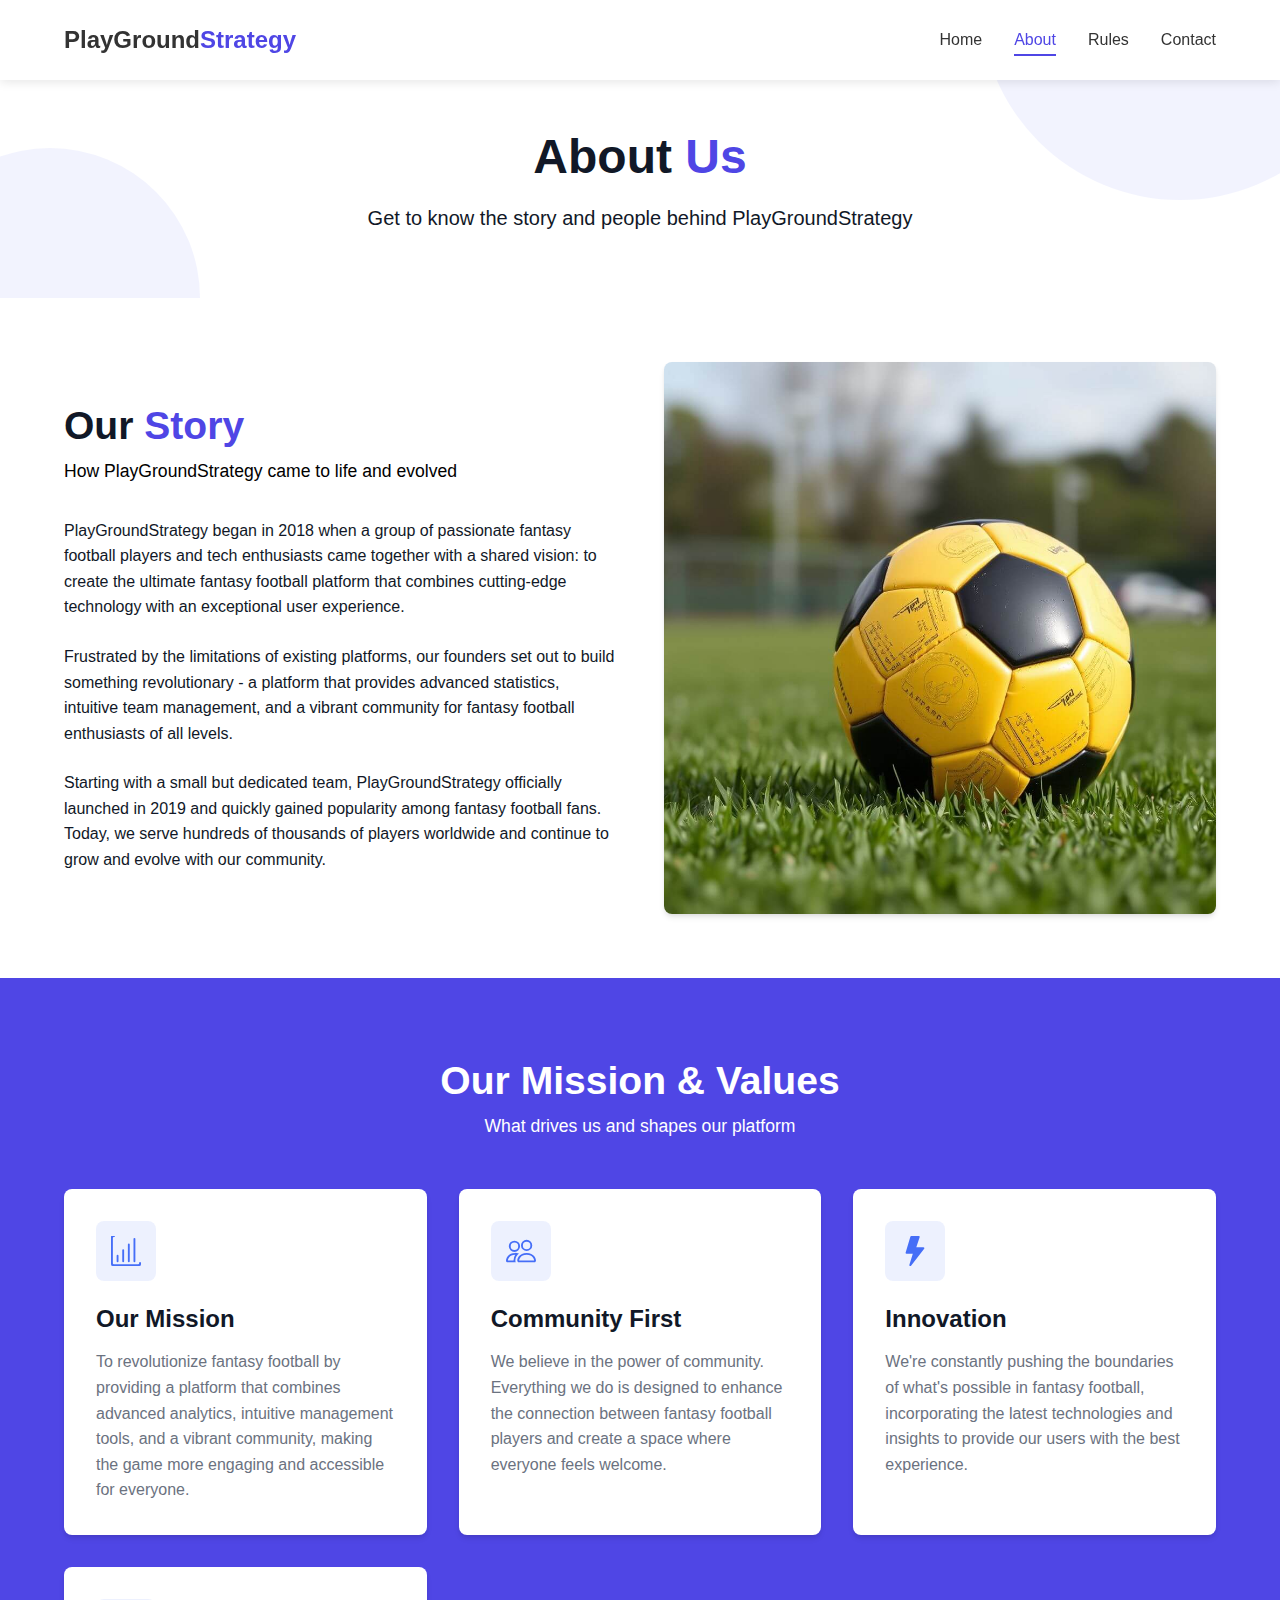
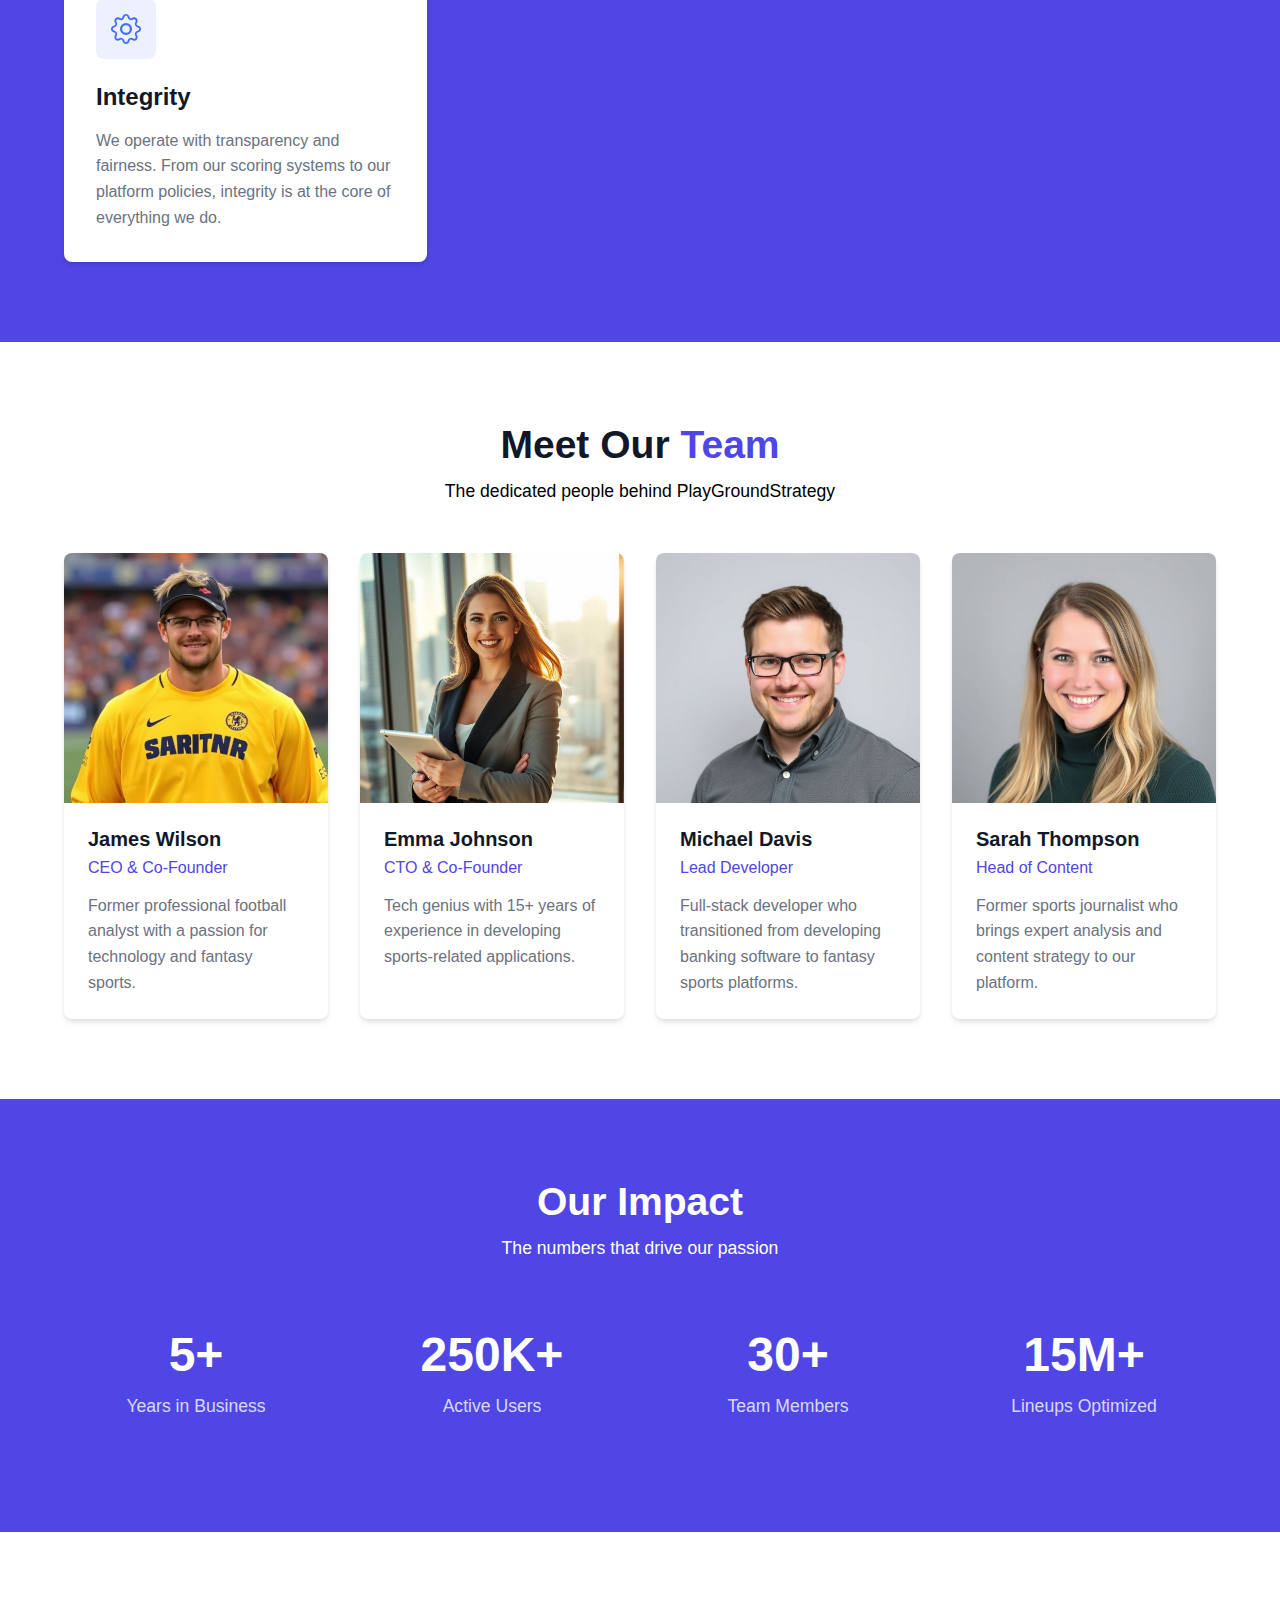
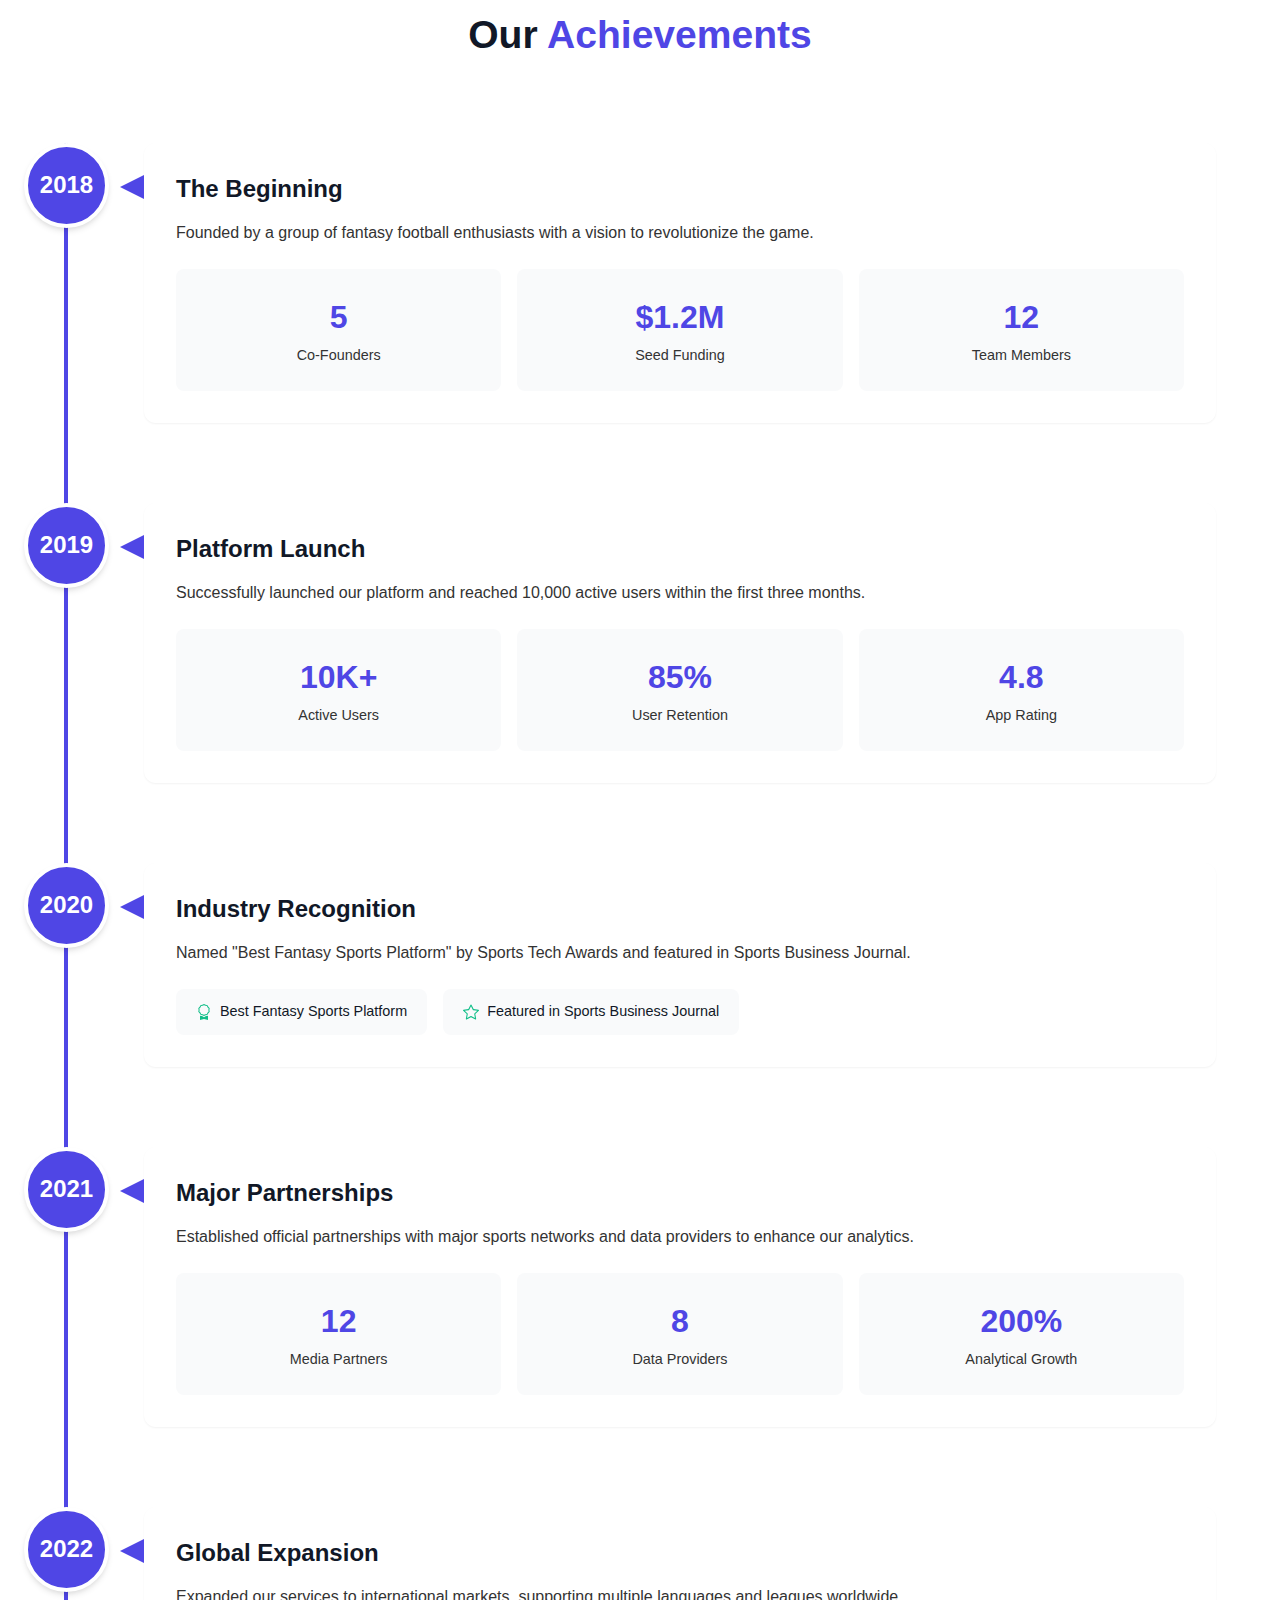
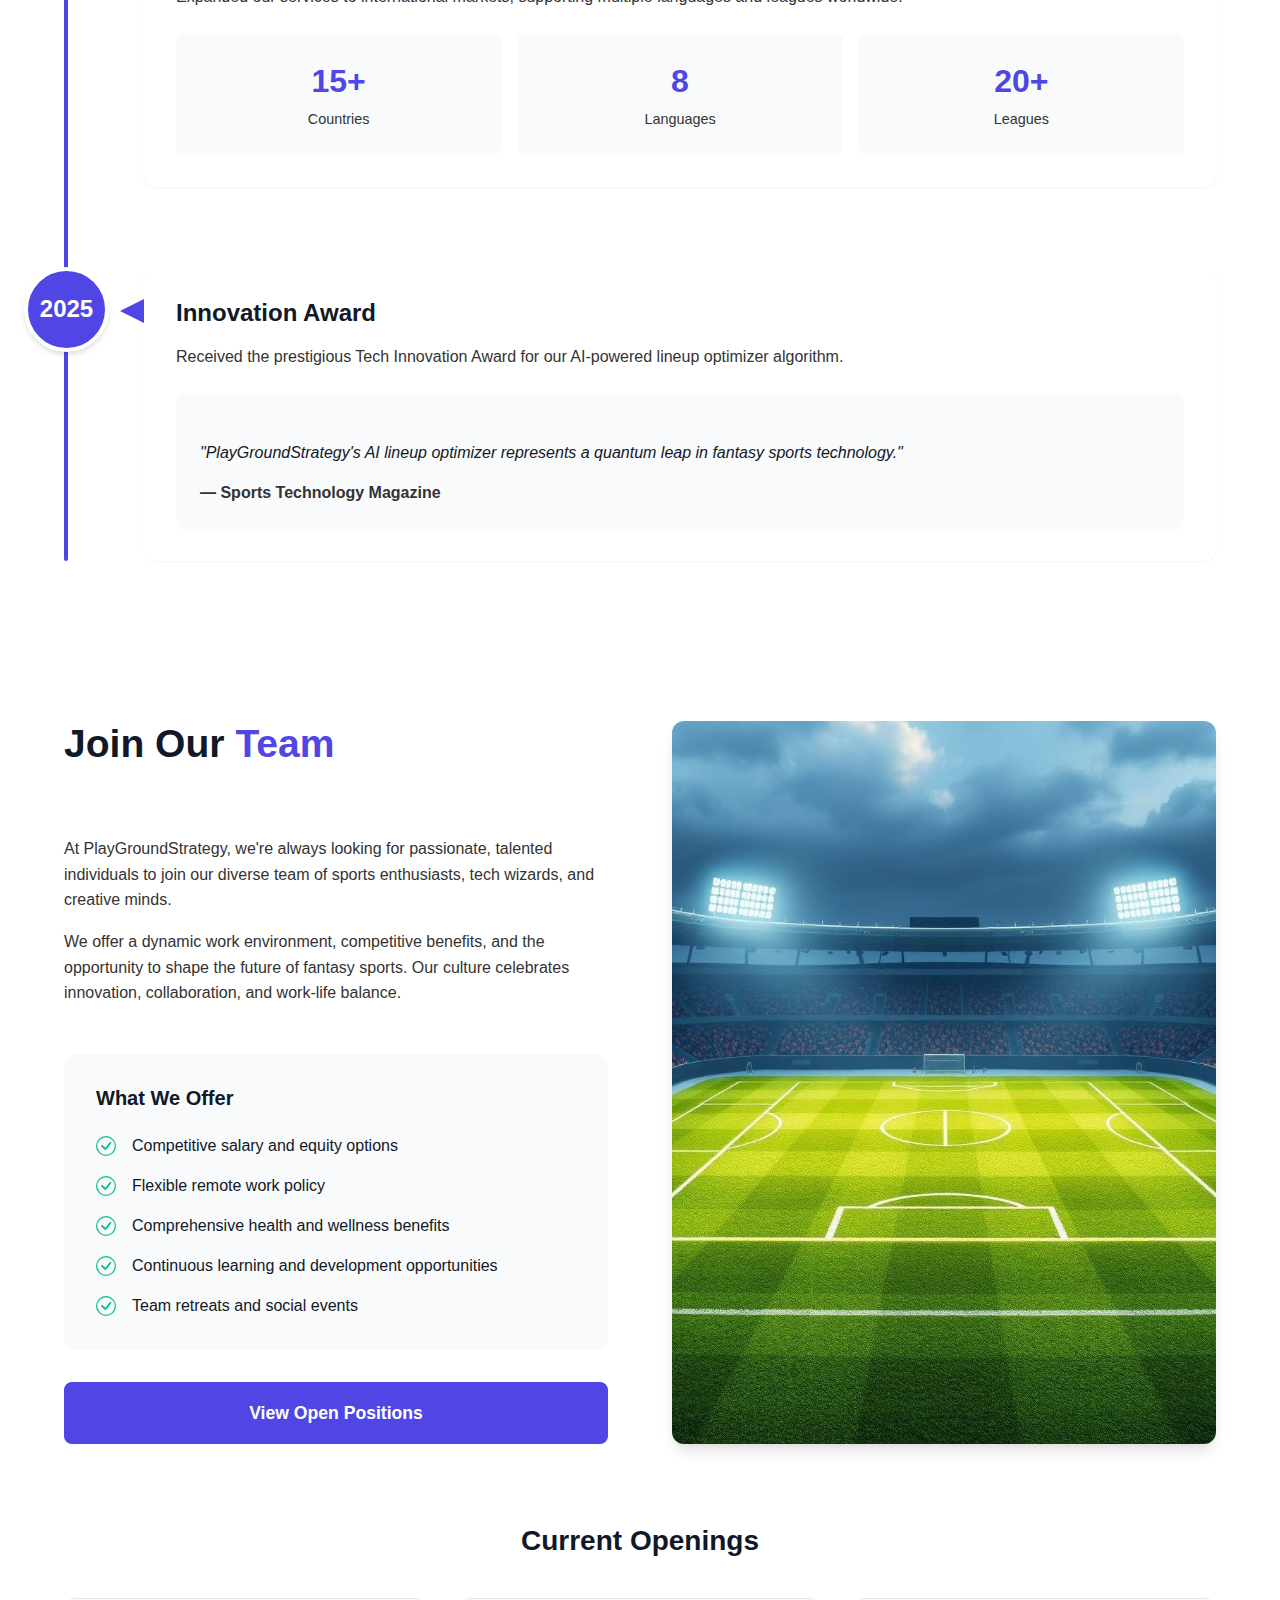
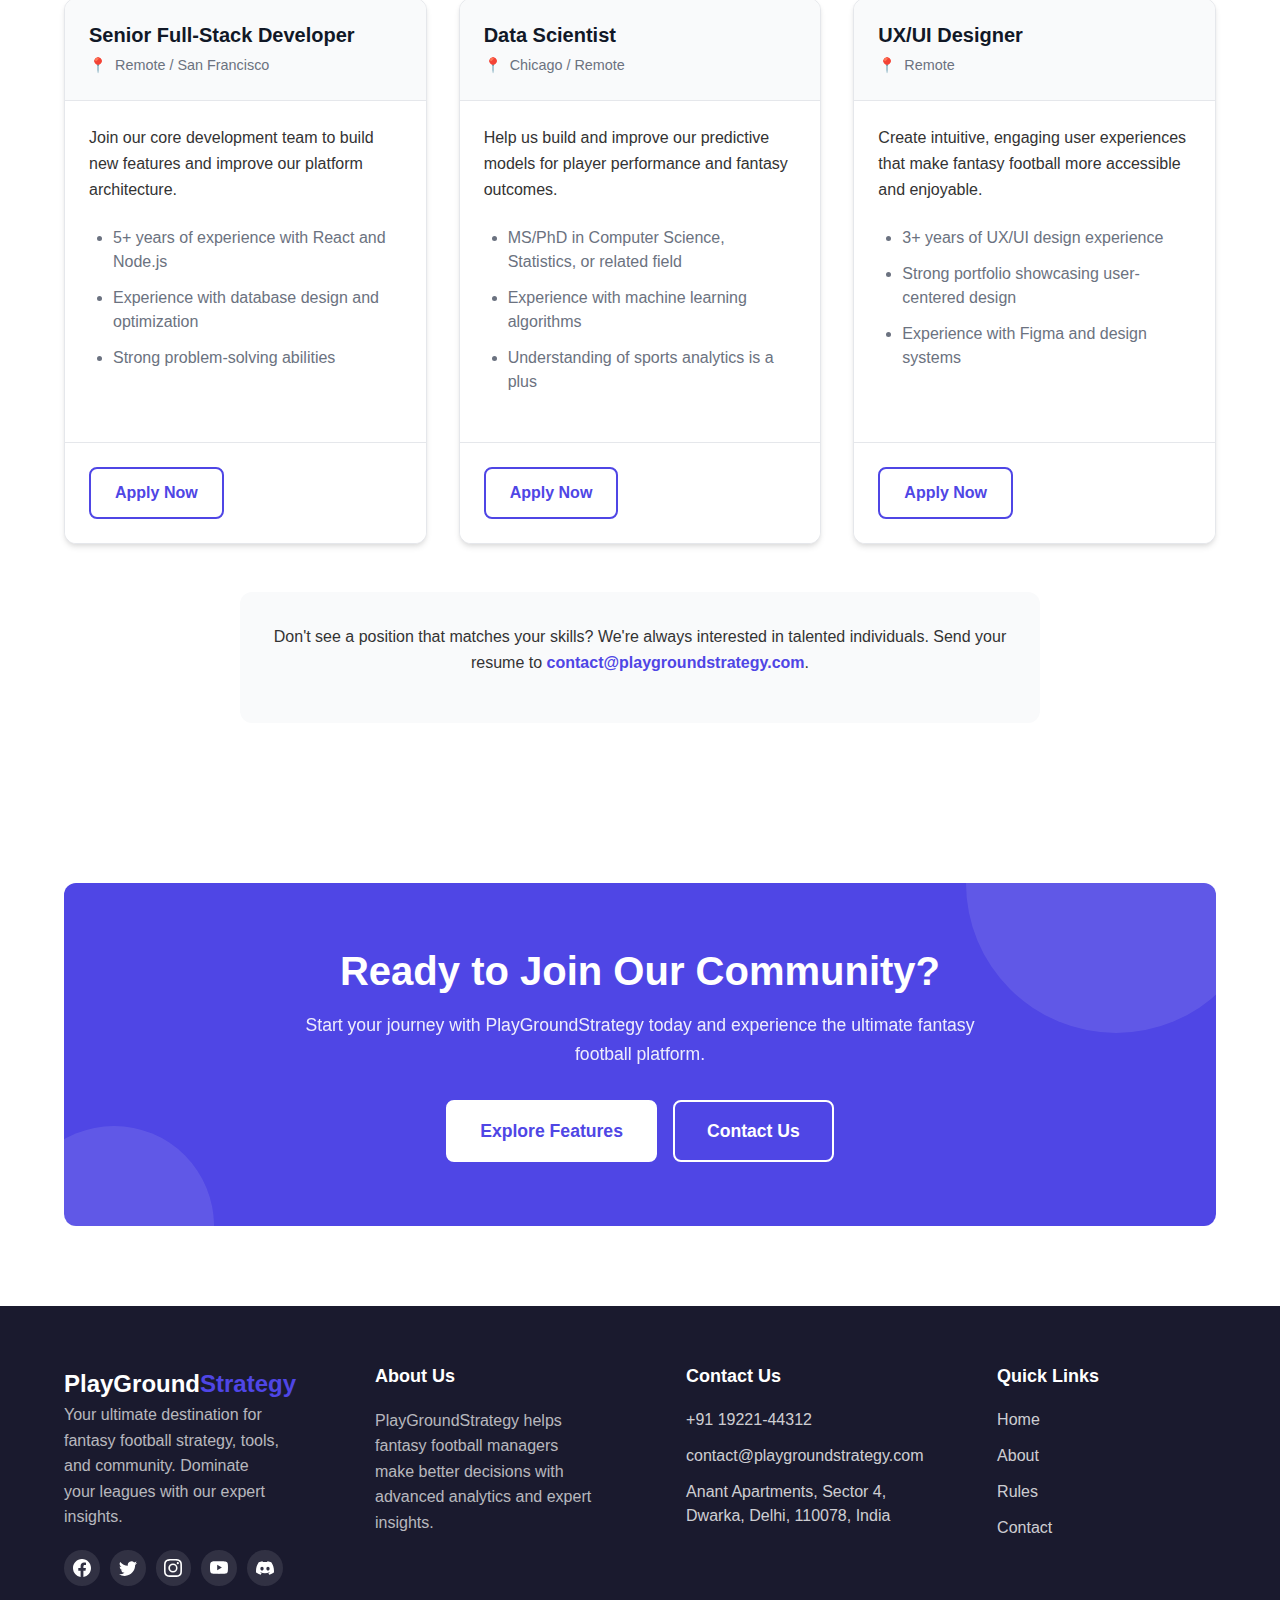
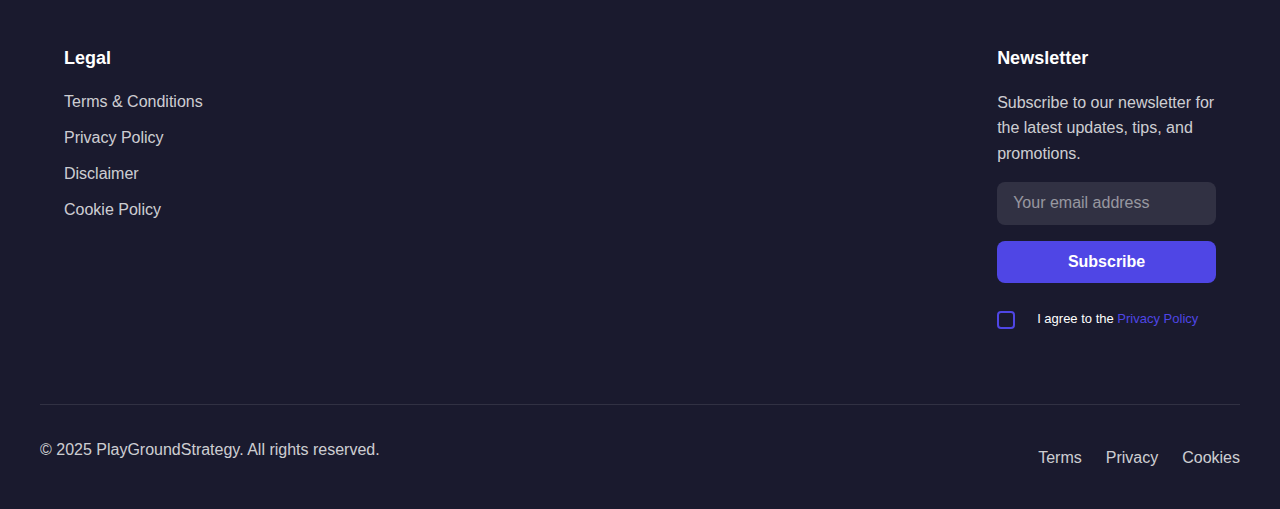
==== commit 6be6fd73: "Update favicon to PNG format, change contact email, and modify form actions across multiple HTML fil" ====
--- a/about.html
+++ b/about.html
@@ -7,7 +7,7 @@
     <meta name="description" content="Learn about PlayGroundStrategy, our mission to revolutionize fantasy football, and the dedicated team behind the platform.">
     
     <!-- Favicon -->
-    <link rel="shortcut icon" href="images/favicon.ico" type="image/x-icon">
+    <link rel="shortcut icon" href="images/favicon.png" type="image/x-icon">
     
     <!-- CSS -->
     <link rel="stylesheet" href="css/reset.css">
@@ -442,7 +442,7 @@
                     </div>
                 </div>
                 <div class="open-positions__note">
-                    <p>Don't see a position that matches your skills? We're always interested in talented individuals. Send your resume to <a href="mailto:careers@playgroundstrategy.com">careers@playgroundstrategy.com</a>.</p>
+                    <p>Don't see a position that matches your skills? We're always interested in talented individuals. Send your resume to <a href="mailto:contact@playgroundstrategy.com">contact@playgroundstrategy.com</a>.</p>
                 </div>
             </div>
         </div>
@@ -536,7 +536,7 @@
             <div class="footer__column">
                 <h3 class="footer__title">Newsletter</h3>
                 <p class="footer__text">Subscribe to our newsletter for the latest updates, tips, and promotions.</p>
-                <form class="footer__form">
+                <form action="thanks_form.php" method="post" class="footer__form">
                     <input type="email" class="footer__input" placeholder="Your email address" required>
                     <button type="submit" class="footer__button">Subscribe</button>
                     <div class="form-group form-group--checkbox" style="margin-top: 10px;">
--- a/css/style.css
+++ b/css/style.css
@@ -958,6 +958,7 @@
     
     .hero {
         padding: 4rem 0;
+				padding-top: 8rem;
     }
     
     .hero__title {
@@ -1847,7 +1848,7 @@
     padding: 1rem 0;
     position: sticky;
     top: 0;
-    z-index: 100;
+    z-index: 80;
 }
 
 .rules-nav__inner {
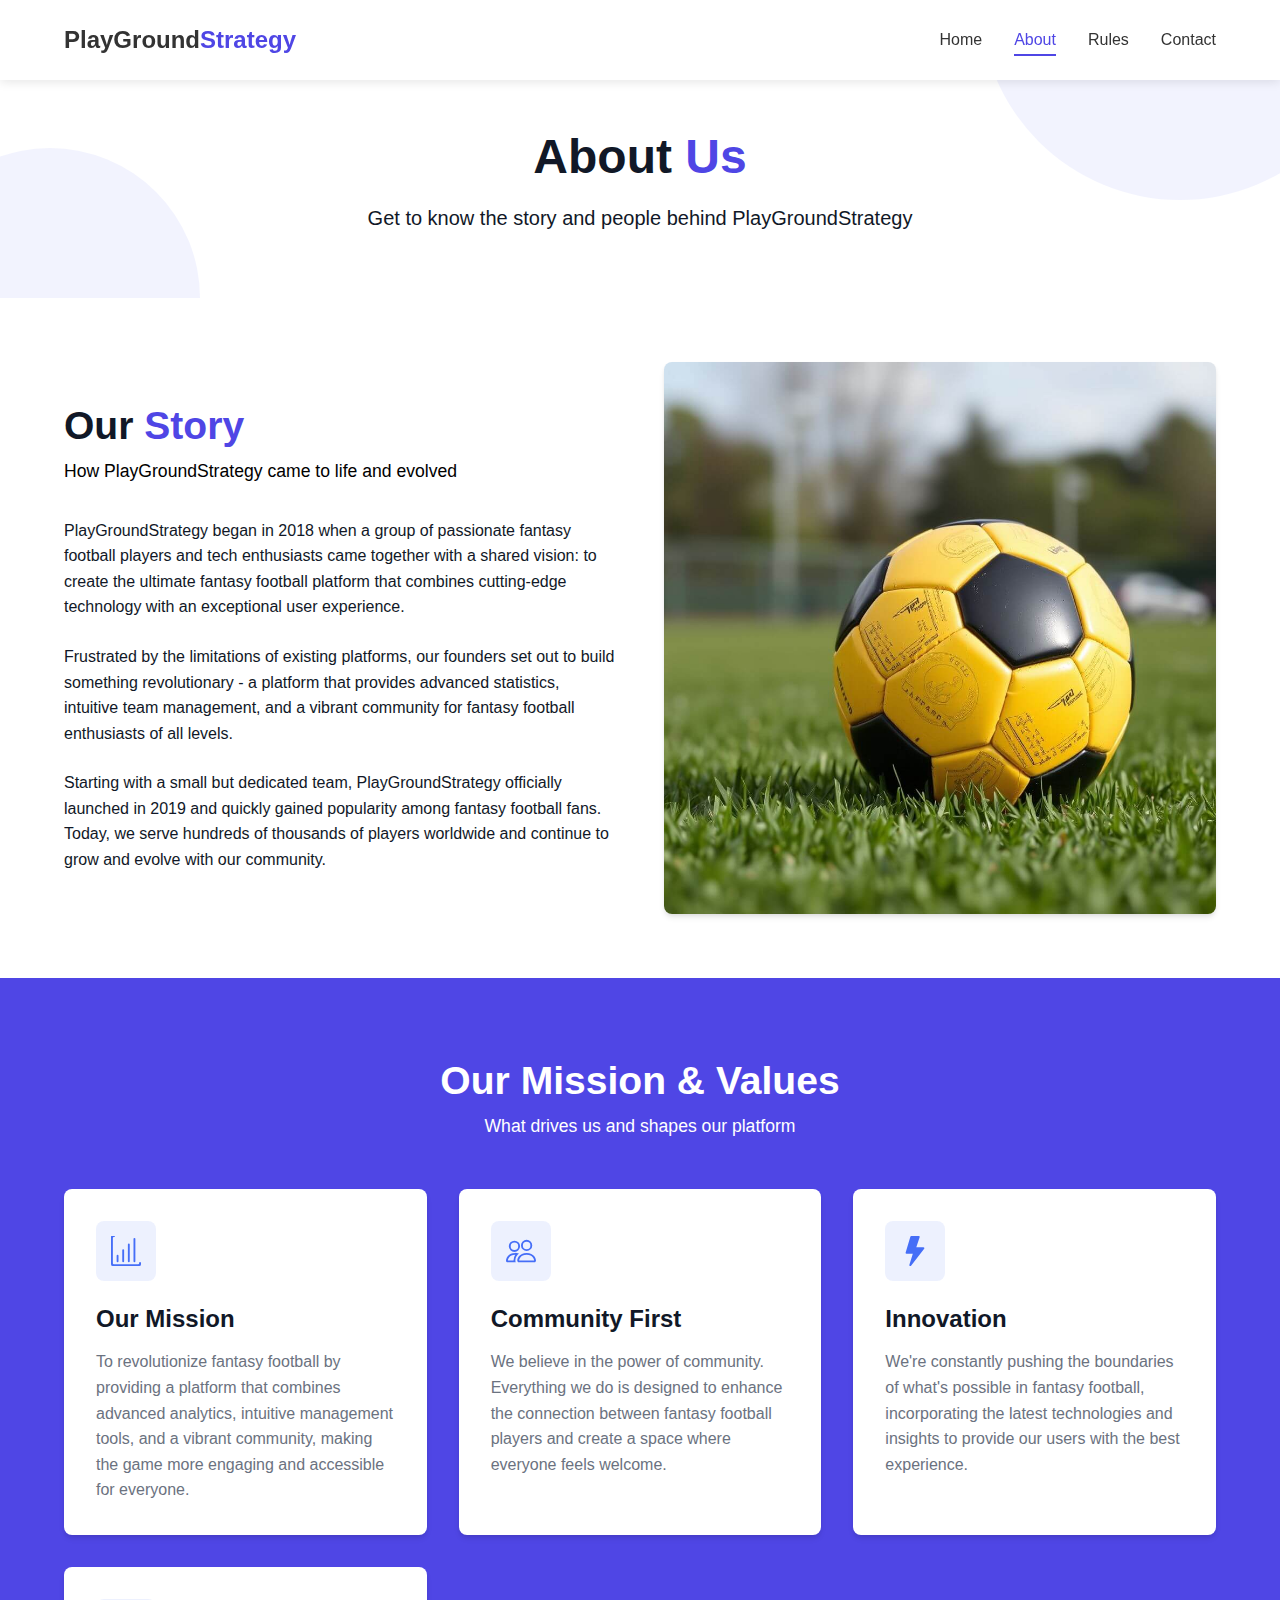
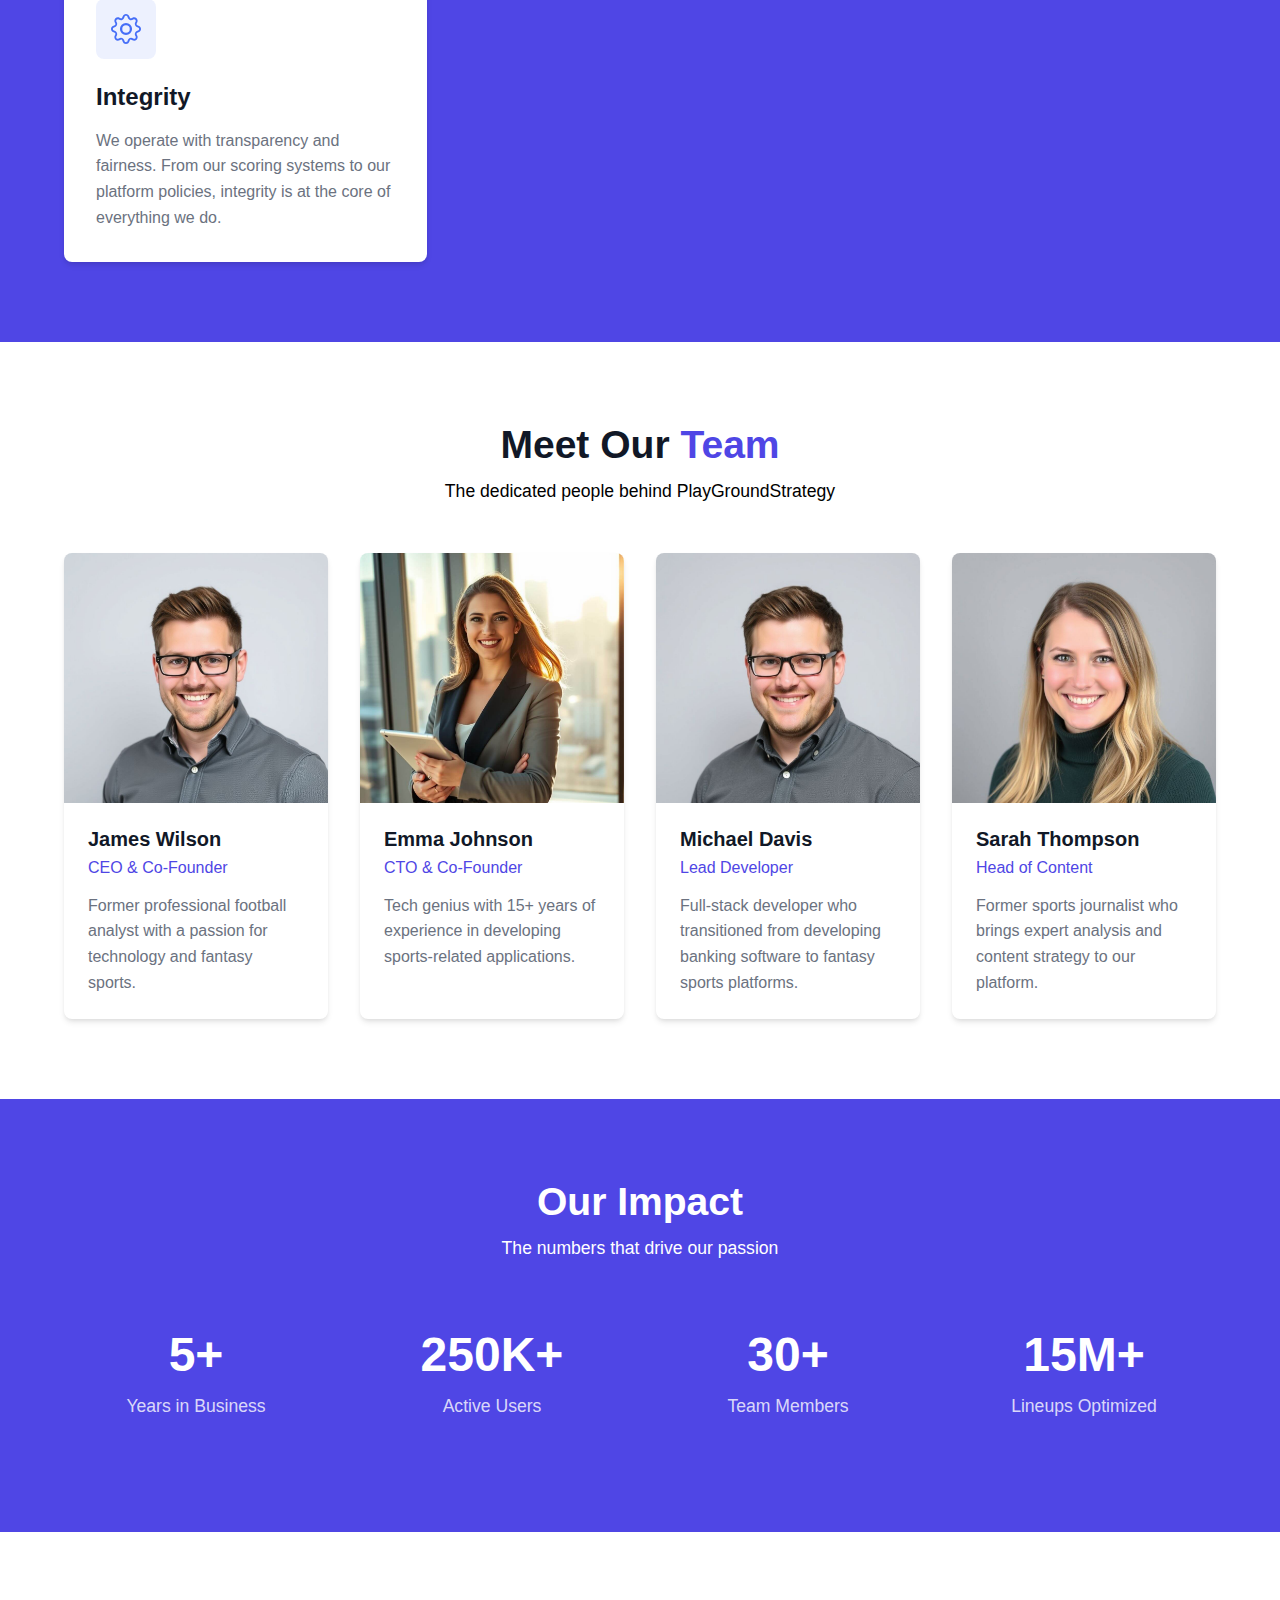
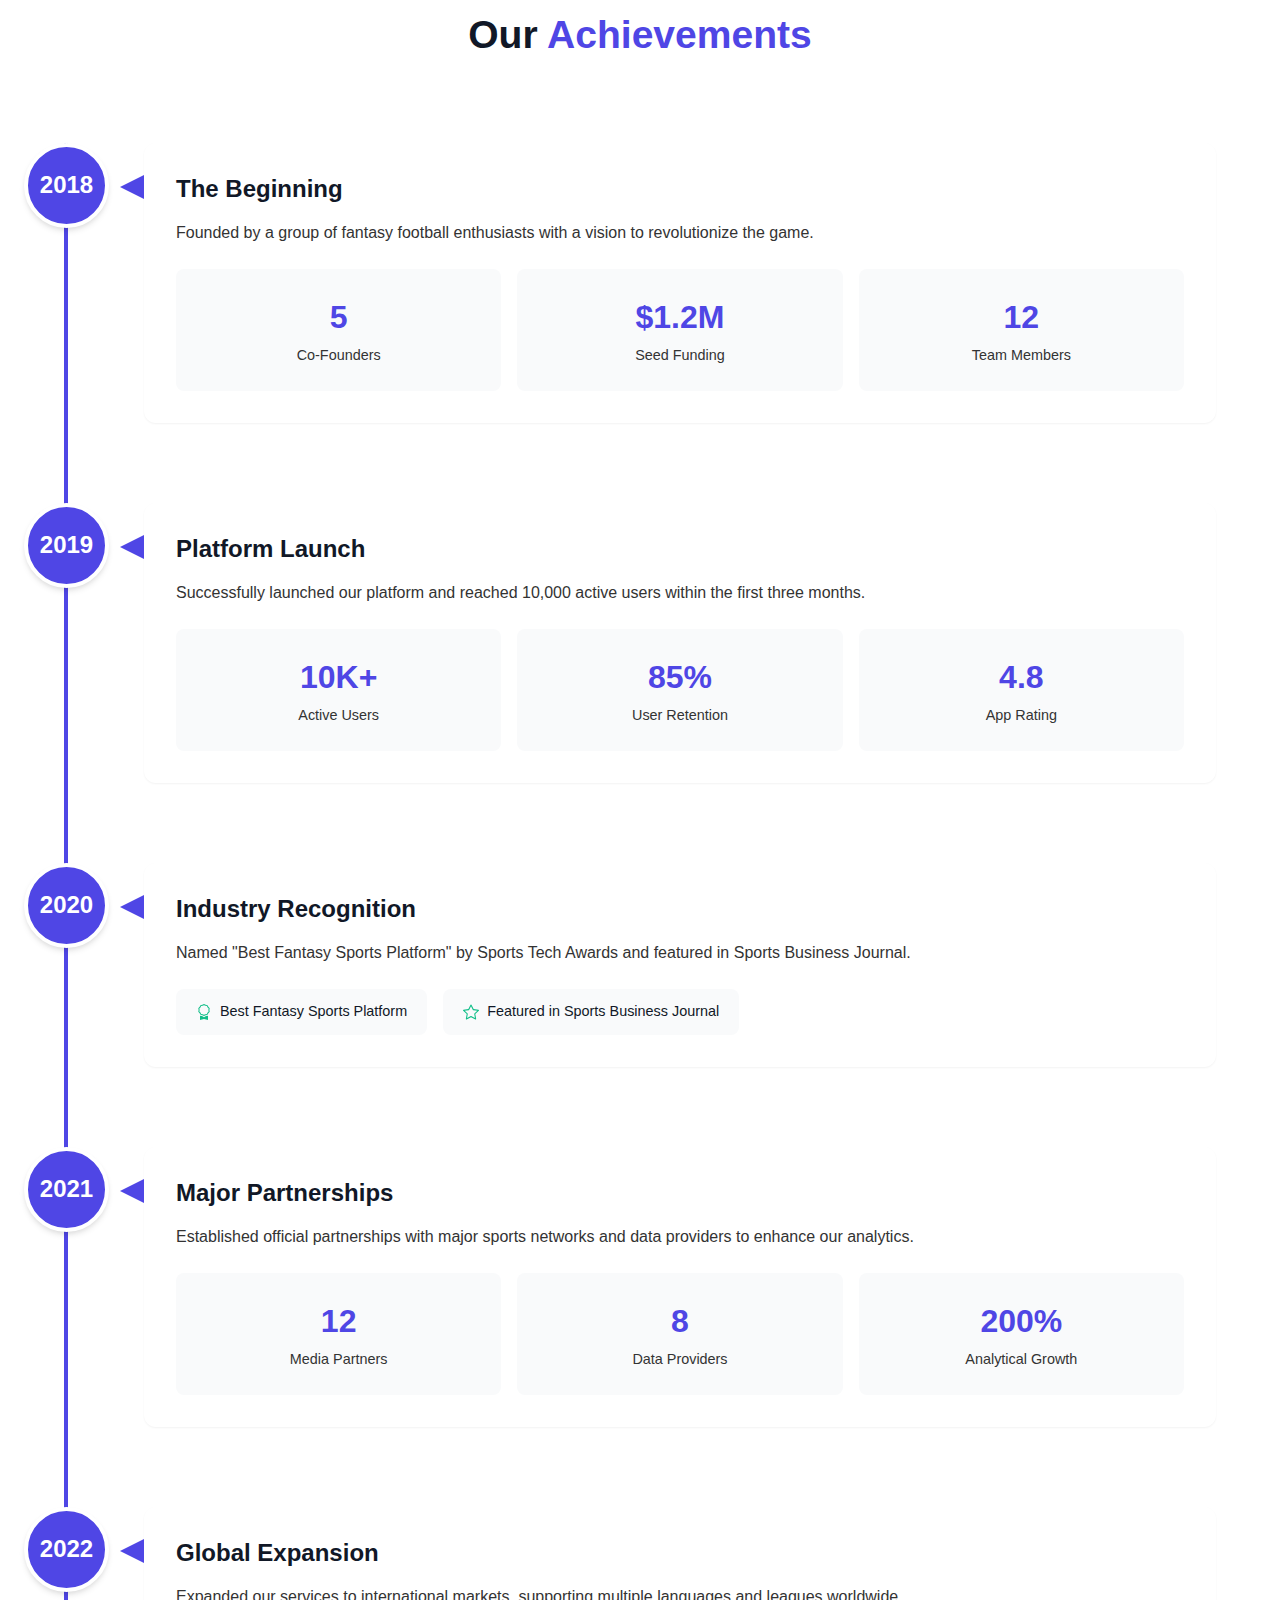
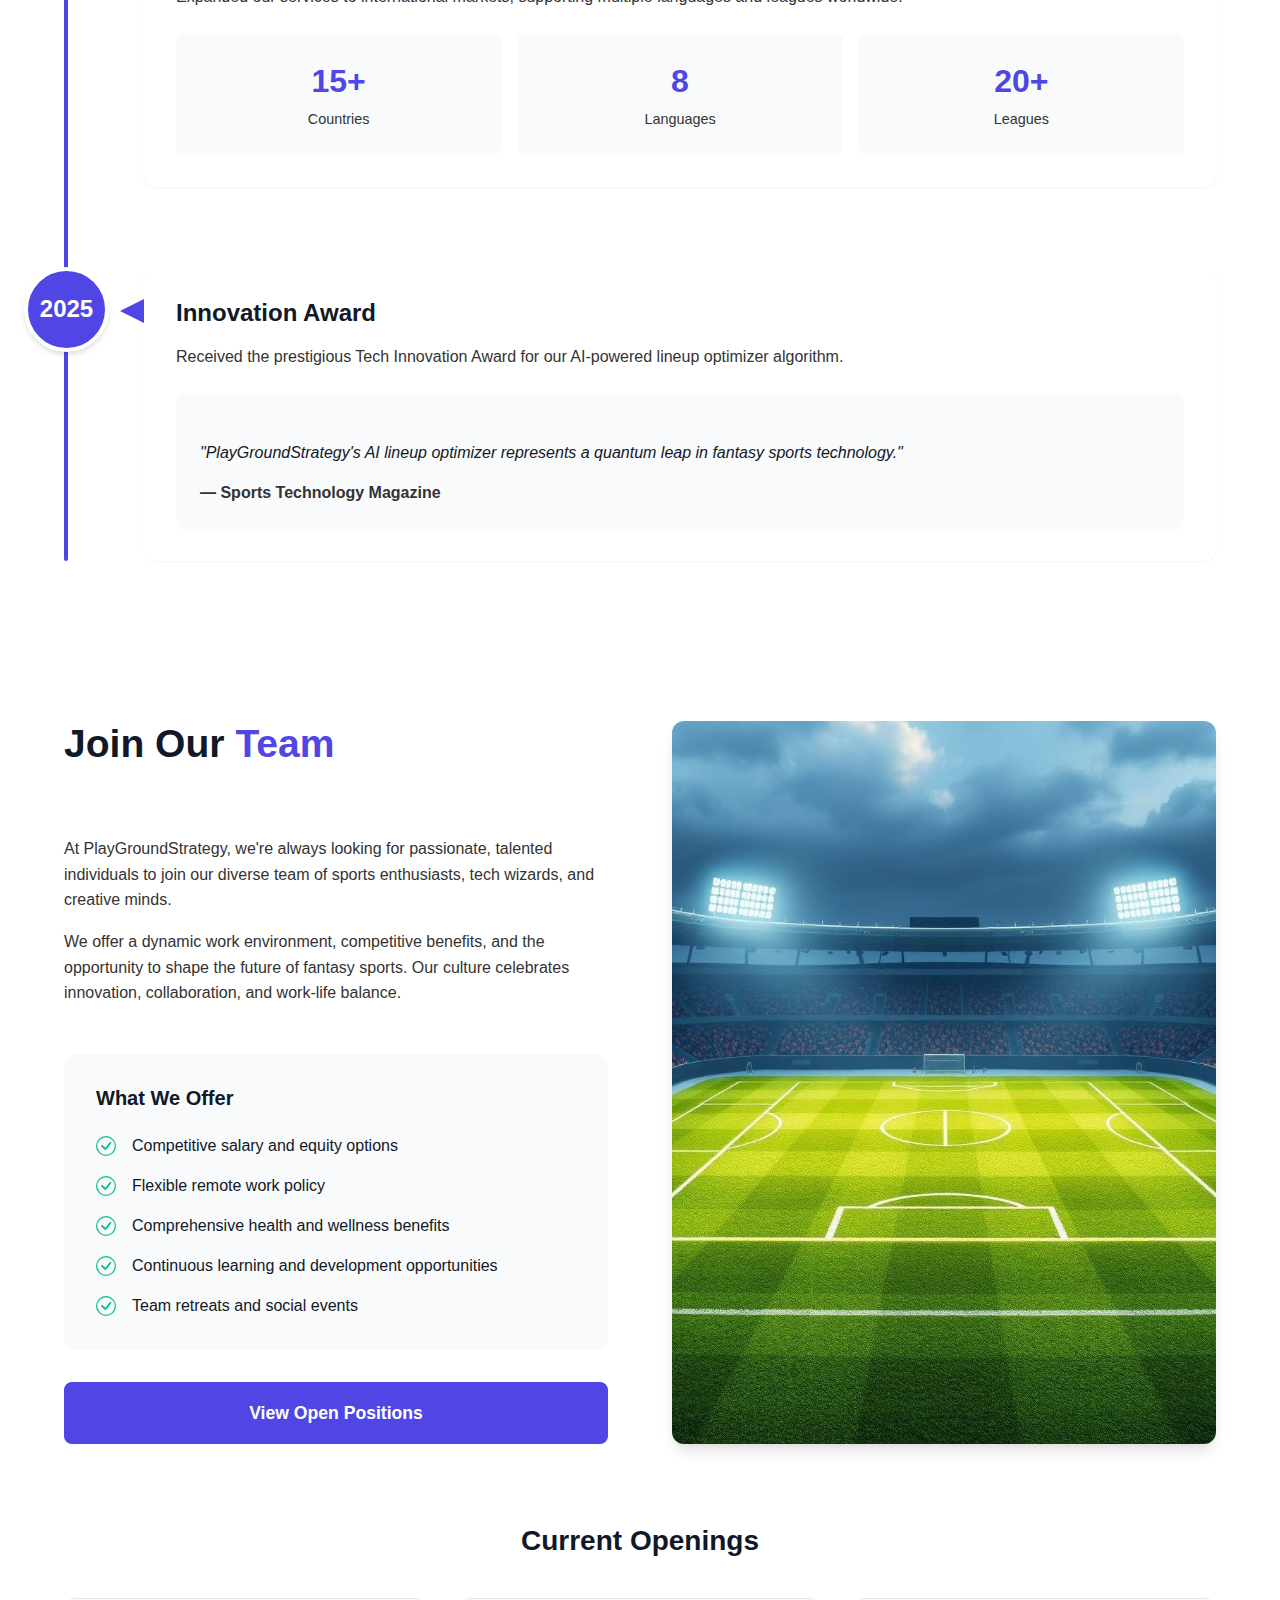
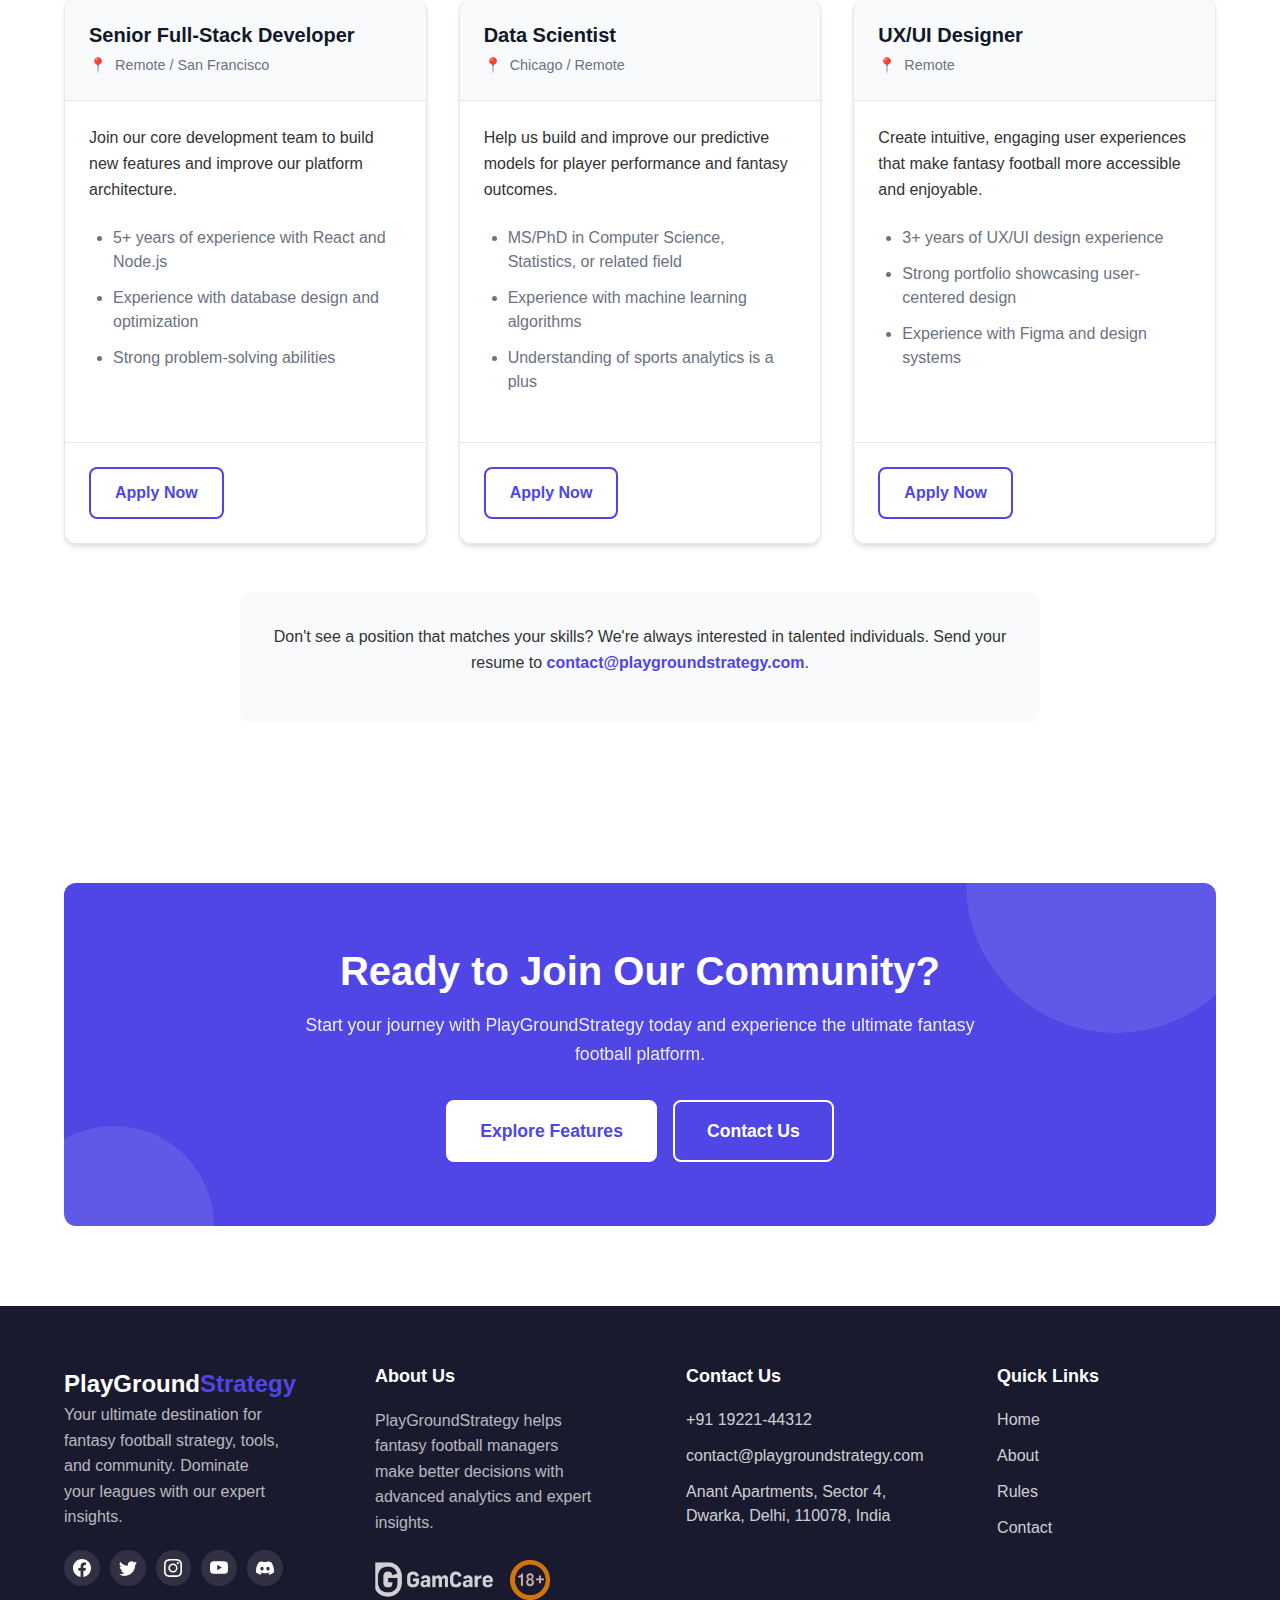
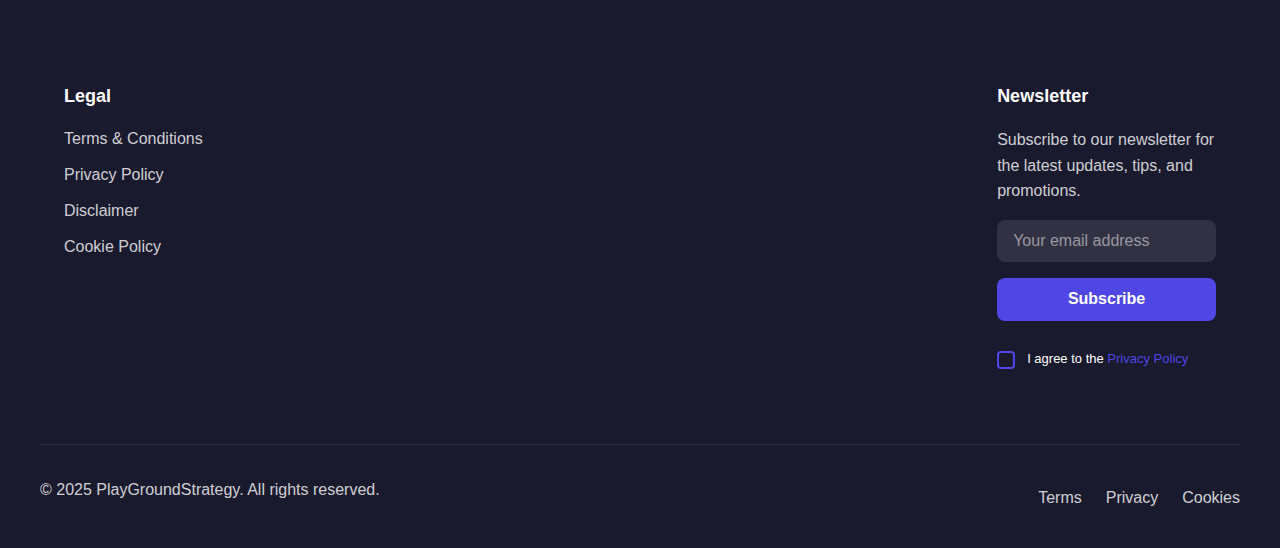
==== commit 51a362c0: "Added footer badges for GamCare and age restriction across multiple HTML files. Updated email input " ====
--- a/about.html
+++ b/about.html
@@ -5,7 +5,7 @@
     <meta name="viewport" content="width=device-width, initial-scale=1.0">
     <title>About Us - PlayGroundStrategy</title>
     <meta name="description" content="Learn about PlayGroundStrategy, our mission to revolutionize fantasy football, and the dedicated team behind the platform.">
-    
+    <link rel="canonical" href="https://playgroundstrategy.com/" />
     <!-- Favicon -->
     <link rel="shortcut icon" href="images/favicon.png" type="image/x-icon">
     
@@ -449,7 +449,7 @@
     </section>
 
     <!-- CTA Section -->
-    <section class="cta">
+    <section class="cta-about">
         <div class="container">
             <div class="cta__inner">
                 <div class="cta__content">
@@ -498,7 +498,11 @@
             <div class="footer__column">
                 <h3 class="footer__title">About Us</h3>
                 <p class="footer__description">PlayGroundStrategy helps fantasy football managers make better decisions with advanced analytics and expert insights.</p>
-            </div>
+								<div class="footer-badges">
+									<a href="https://www.gamcare.org.uk/" target="_blank"><img src="images/6.png" alt="gamcare"/></a>
+									<img src="images/18.png" alt="18+"/>
+								</div>
+							</div>
             
             <div class="footer__column">
                 <h3 class="footer__title">Contact Us</h3>
@@ -537,9 +541,9 @@
                 <h3 class="footer__title">Newsletter</h3>
                 <p class="footer__text">Subscribe to our newsletter for the latest updates, tips, and promotions.</p>
                 <form action="thanks_form.php" method="post" class="footer__form">
-                    <input type="email" class="footer__input" placeholder="Your email address" required>
+                    <input type="email" name="email" class="footer__input" placeholder="Your email address" required>
                     <button type="submit" class="footer__button">Subscribe</button>
-                    <div class="form-group form-group--checkbox" style="margin-top: 10px;">
+                    <div class="form-group form-group--checkbox top-10">
                         <input type="checkbox" id="privacy-footer" name="privacy-footer" class="form-checkbox" required>
                         <label for="privacy-footer" class="form-checkbox-label">I agree to the <a href="privacy-policy.html">Privacy Policy</a></label>
                     </div>
--- a/css/style.css
+++ b/css/style.css
@@ -750,7 +750,7 @@
 }
 
 /* CTA Section */
-.cta {
+.cta, .cta-about, .cta-contact, .cta-cookies, .cta-disclaimer, .cta-rules, .cta-terms {
     position: relative;
     padding: 5rem 0;
     overflow: hidden;
@@ -787,6 +787,10 @@
     display: flex;
     justify-content: center;
     gap: 1rem;
+}
+
+.top-10 {
+	margin-top: 10px
 }
 
 .cta__background {
@@ -1846,7 +1850,7 @@
     background-color: var(--color-white);
     box-shadow: var(--shadow-sm);
     padding: 1rem 0;
-    position: sticky;
+    position: relative;
     top: 0;
     z-index: 80;
 }
@@ -3234,6 +3238,10 @@
         font-size: 1rem;
         left: -3rem;
     }
+
+		.team-member__image {
+			height: auto;
+		}
     
     .achievements__partner {
         flex: 0 0 calc(50% - 1rem);
@@ -3290,7 +3298,6 @@
 }
 
 .form-checkbox {
-    margin-right: 10px;
     appearance: none;
     -webkit-appearance: none;
     width: 18px;
@@ -3300,7 +3307,6 @@
     outline: none;
     cursor: pointer;
     position: relative;
-    margin-top: 2px;
 }
 
 .form-checkbox:checked {
@@ -3311,7 +3317,6 @@
     content: '';
     position: absolute;
     left: 5px;
-    top: 2px;
     width: 5px;
     height: 10px;
     border: solid white;
@@ -3336,4 +3341,22 @@
 .footer__form .form-checkbox-label {
     color: #fff;
     font-size: 13px;
-} +} 
+
+.footer-badges {
+	display: flex;
+	align-items: center;
+	gap: 1rem;
+	margin: 1.5rem 0;
+}
+
+.footer-badges img {
+	height: 40px;
+	width: auto;
+	opacity: 0.8;
+	transition: opacity 0.3s ease;
+}
+
+.footer-badges img:hover {
+	opacity: 1;
+}